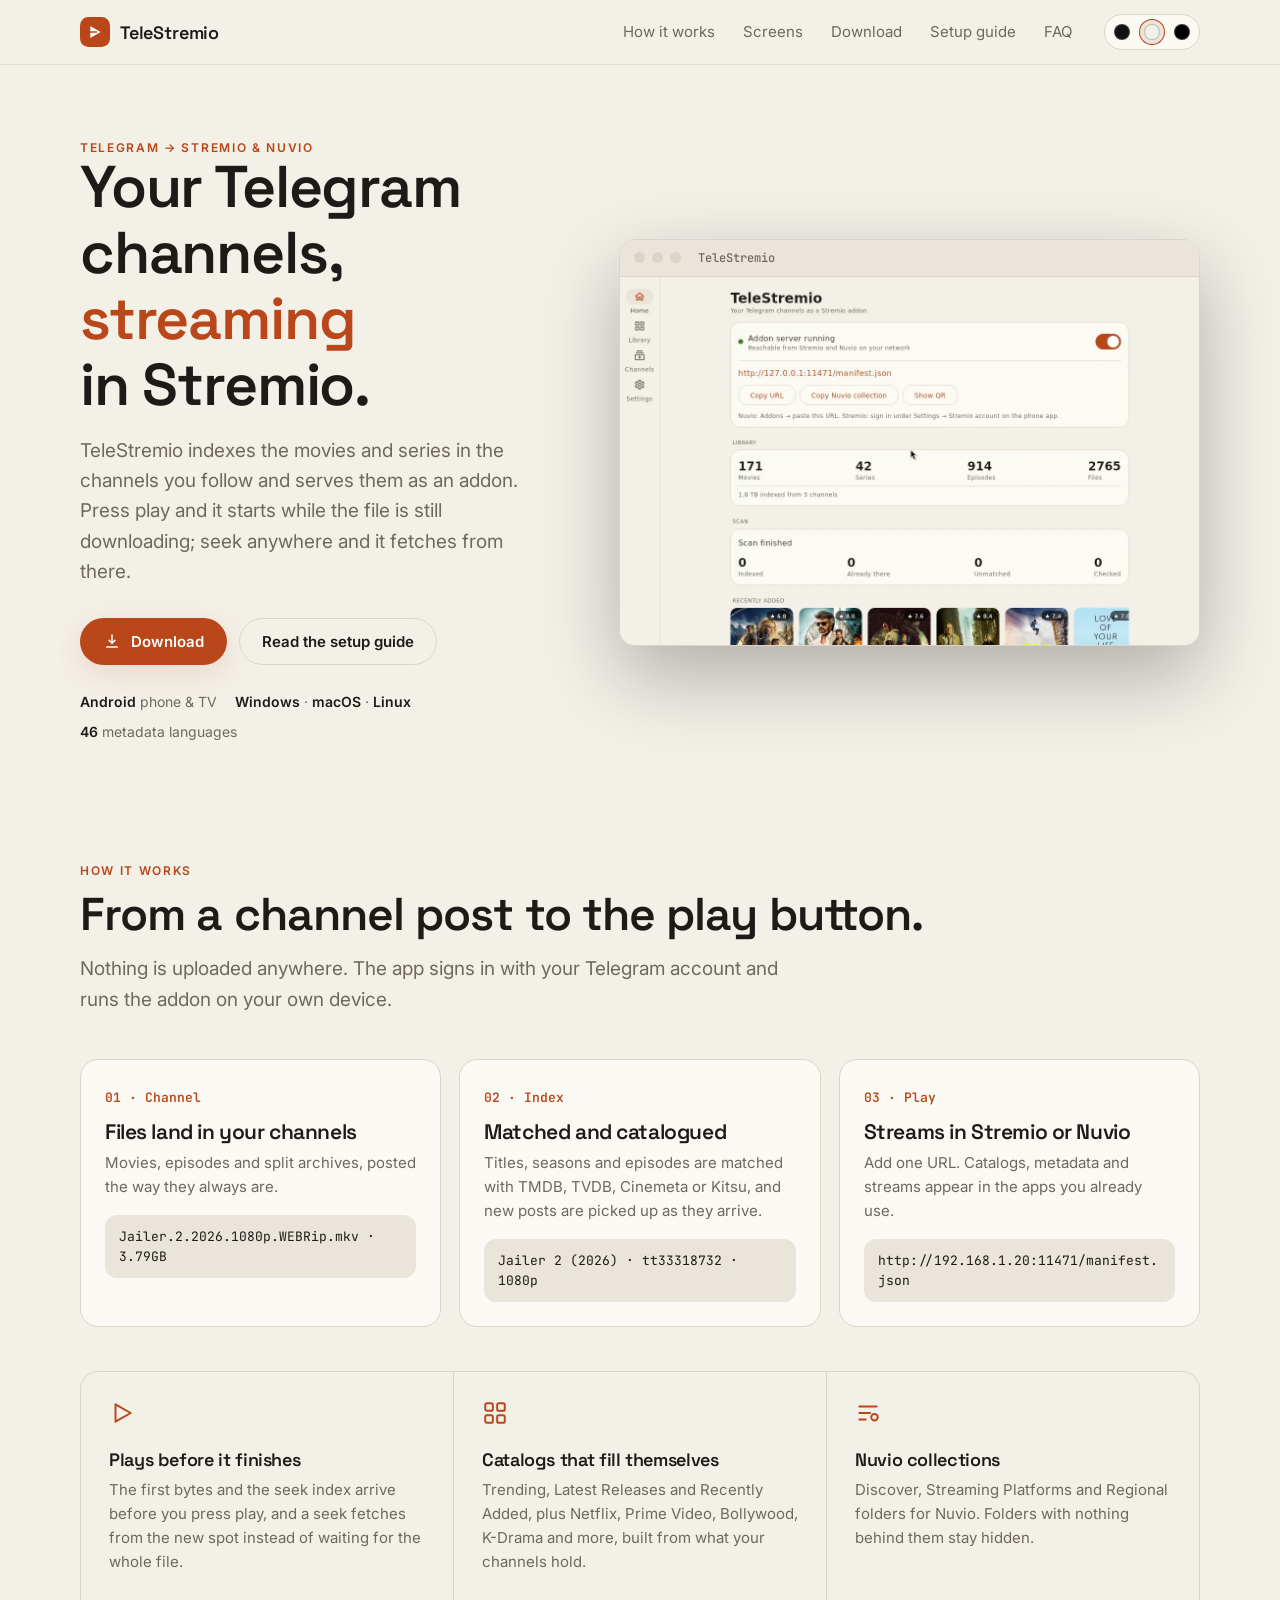
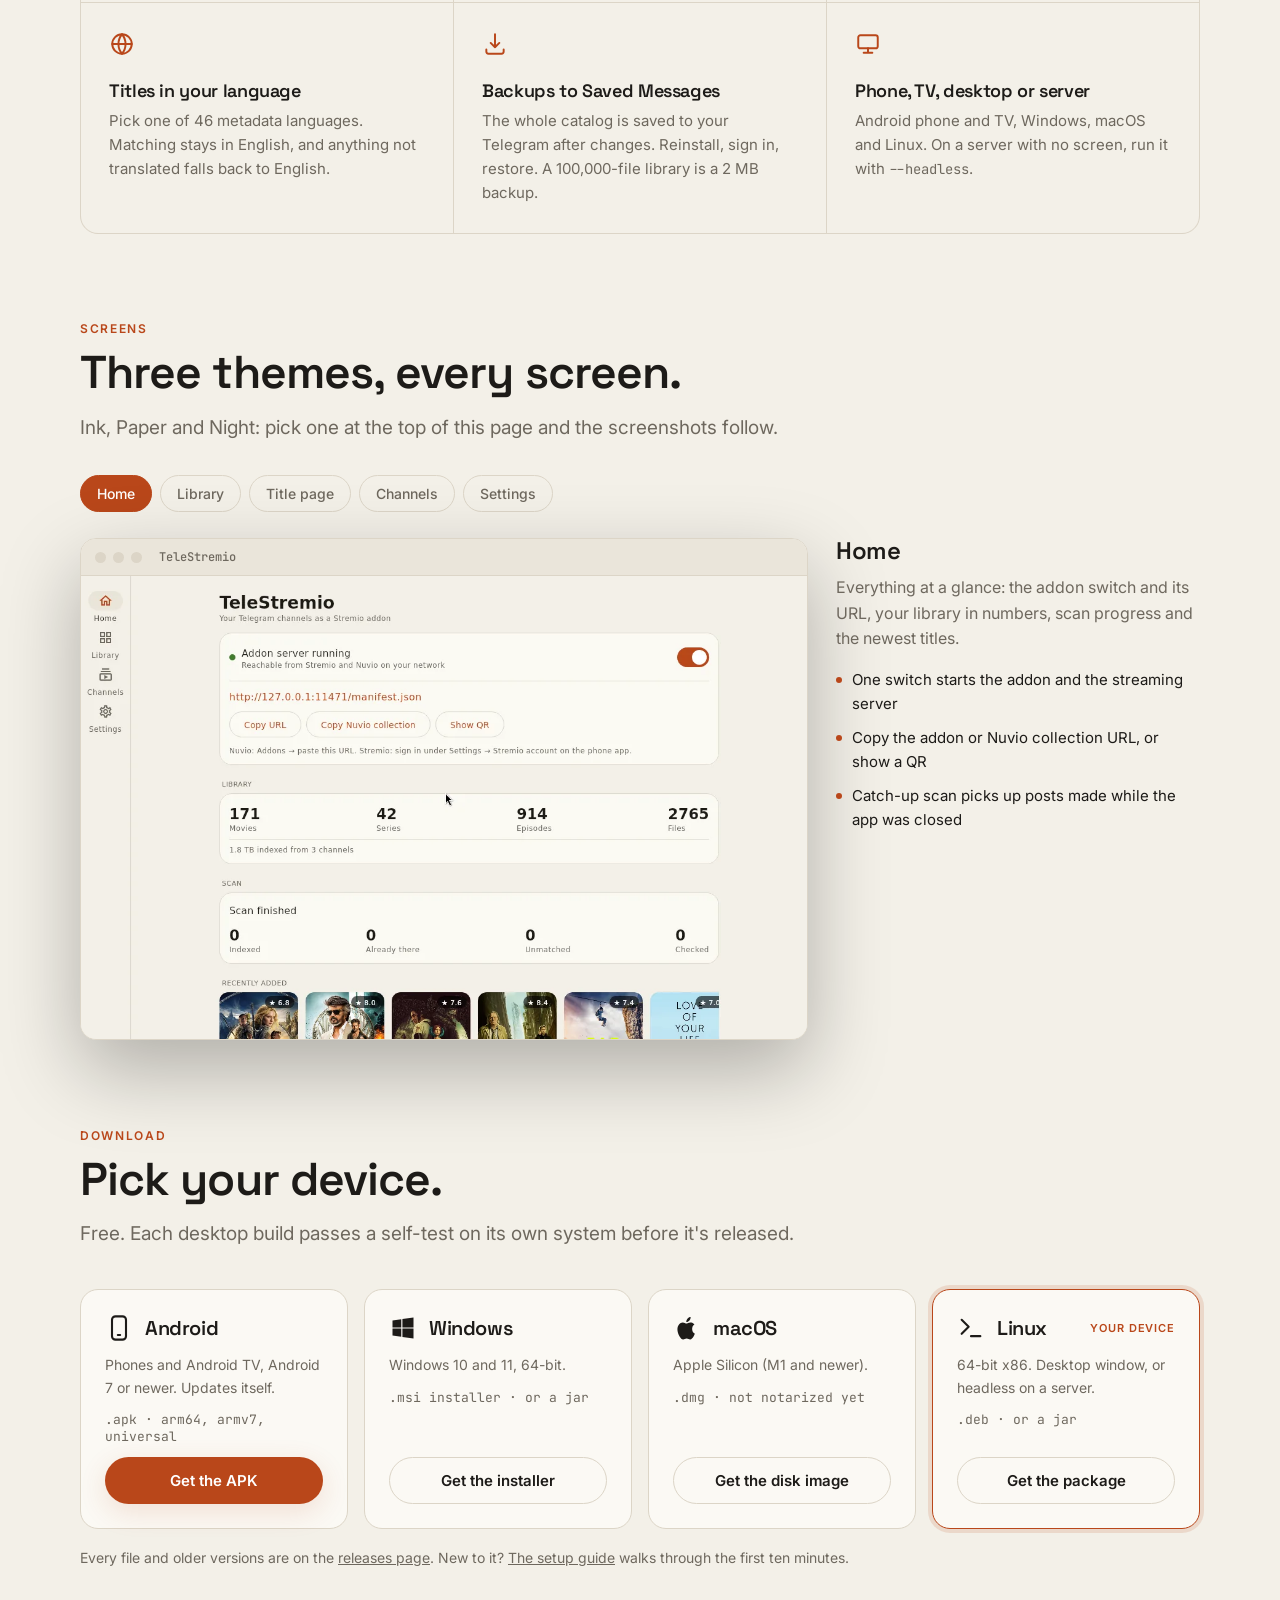
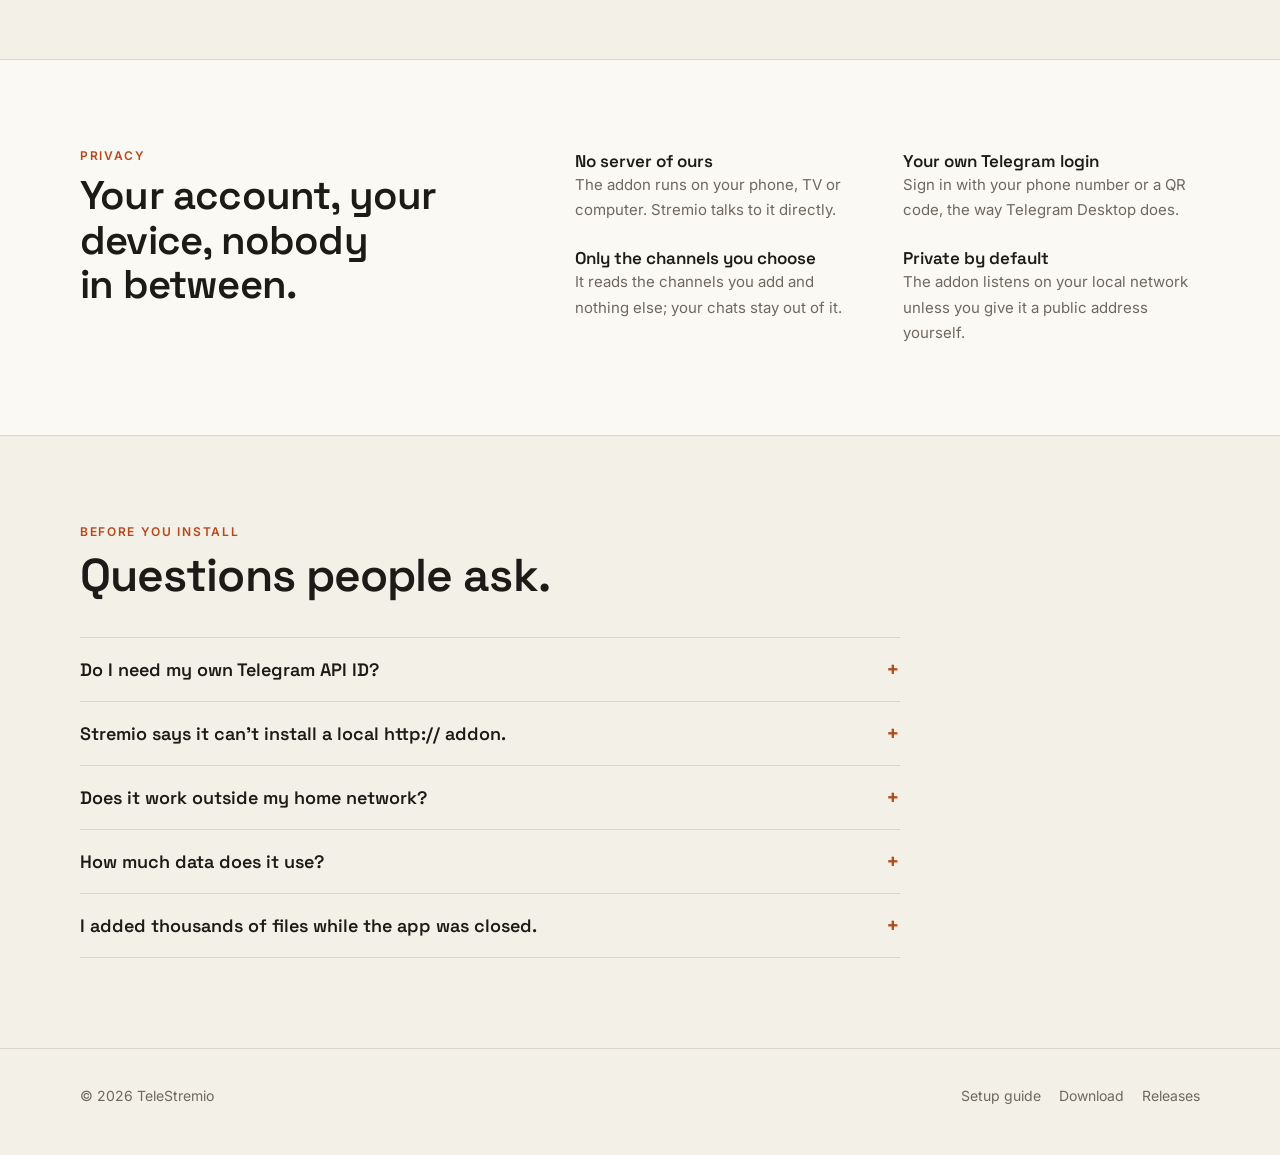
==== index.html @ cc20a69c "Landing page and setup guide" ====
<!doctype html>
<html lang="en">
<head>
<meta charset="utf-8">
<meta name="viewport" content="width=device-width, initial-scale=1, viewport-fit=cover">
<title>TeleStremio</title>
<meta name="description" content="TeleStremio turns your Telegram channels into a Stremio and Nuvio addon. Android, Android TV, Windows, macOS and Linux.">
<meta property="og:title" content="TeleStremio">
<meta property="og:description" content="Your Telegram channels, streaming in Stremio and Nuvio.">
<meta property="og:image" content="shots/ink-home.webp">
<meta name="theme-color" content="#121212">
<link rel="icon" href="assets/mark.svg" type="image/svg+xml">
<link rel="preconnect" href="https://fonts.googleapis.com">
<link rel="preconnect" href="https://fonts.gstatic.com" crossorigin>
<link rel="stylesheet" href="https://fonts.googleapis.com/css2?family=Inter:wght@400;500;600&family=JetBrains+Mono:wght@400;500;600&family=Space+Grotesk:wght@500;600&display=swap">
<link rel="stylesheet" href="assets/site.css">
<script>try { const p = localStorage.getItem("palette"); if (p) document.documentElement.dataset.palette = p; } catch {}</script>
</head>
<body>

<header class="top">
  <div class="wrap">
    <a class="brand" href="./" aria-label="TeleStremio home">
      <svg viewBox="0 0 32 32" aria-hidden="true"><rect width="32" height="32" rx="9" fill="var(--accent)"/><path d="M11 9.5v13l11-6.5z" fill="var(--on-accent)"/><path d="M11 16h6.5" stroke="var(--accent)" stroke-width="1.6" stroke-linecap="round"/></svg>
      TeleStremio
    </a>
    <nav class="nav" aria-label="Main">
      <a href="#how">How it works</a>
      <a href="#screens">Screens</a>
      <a href="#download">Download</a>
      <a href="setup.html">Setup guide</a>
      <a href="#faq">FAQ</a>
    </nav>
    <div class="palette" role="group" aria-label="Theme">
      <button type="button" data-p="ink" aria-label="Ink theme" title="Ink"><span style="background:#121212"></span></button>
      <button type="button" data-p="paper" aria-label="Paper theme" title="Paper"><span style="background:#f3f0e8"></span></button>
      <button type="button" data-p="night" aria-label="Night theme" title="Night"><span style="background:#000"></span></button>
    </div>
    <button class="menu-btn" type="button" aria-label="Menu" aria-expanded="false">
      <svg width="18" height="18" viewBox="0 0 24 24" fill="none" stroke="currentColor" stroke-width="2" stroke-linecap="round"><path d="M4 7h16M4 12h16M4 17h16"/></svg>
    </button>
  </div>
</header>

<main>
  <section class="hero">
    <div class="wrap">
      <div>
        <p class="eyebrow rise">Telegram → Stremio &amp; Nuvio</p>
        <h1 class="rise d1">Your Telegram channels, <em>streaming</em> in Stremio.</h1>
        <p class="lede rise d2">TeleStremio indexes the movies and series in the channels you follow and serves them as an addon. Press play and it starts while the file is still downloading; seek anywhere and it fetches from there.</p>
        <div class="btn-row rise d3">
          <a class="btn btn-primary" href="#download">
            <svg viewBox="0 0 24 24" fill="none" stroke="currentColor" stroke-width="2" stroke-linecap="round" stroke-linejoin="round"><path d="M12 4v11m0 0-4-4m4 4 4-4M5 20h14"/></svg>
            Download
          </a>
          <a class="btn btn-ghost" href="setup.html">Read the setup guide</a>
        </div>
        <div class="hero-meta">
          <span><b>Android</b> phone &amp; TV</span><span><b>Windows</b> · <b>macOS</b> · <b>Linux</b></span><span><b>46</b> metadata languages</span>
        </div>
      </div>
      <div class="window rise d2">
        <div class="window-bar"><i></i><i></i><i></i><span>TeleStremio</span></div>
        <div class="shot"><img data-shot="home" src="shots/ink-home.webp" alt="TeleStremio home screen with the addon running" width="1180" height="752"></div>
      </div>
    </div>
  </section>

  <section id="how">
    <div class="wrap">
      <p class="eyebrow">How it works</p>
      <h2 style="font-size:clamp(30px,4vw,46px);margin-top:12px">From a channel post to the play button.</h2>
      <p class="lede" style="margin-top:14px">Nothing is uploaded anywhere. The app signs in with your Telegram account and runs the addon on your own device.</p>
      <div class="path">
        <svg class="wire" viewBox="0 0 100 2" preserveAspectRatio="none" aria-hidden="true"><line x1="0" y1="1" x2="100" y2="1"/></svg>
        <div class="stop">
          <span class="n">01 · Channel</span>
          <h3>Files land in your channels</h3>
          <p>Movies, episodes and split archives, posted the way they always are.</p>
          <div class="sample">Jailer.2.2026.1080p.WEBRip.mkv · 3.79GB</div>
        </div>
        <div class="stop">
          <span class="n">02 · Index</span>
          <h3>Matched and catalogued</h3>
          <p>Titles, seasons and episodes are matched with TMDB, TVDB, Cinemeta or Kitsu, and new posts are picked up as they arrive.</p>
          <div class="sample">Jailer 2 (2026) · tt33318732 · 1080p</div>
        </div>
        <div class="stop">
          <span class="n">03 · Play</span>
          <h3>Streams in Stremio or Nuvio</h3>
          <p>Add one URL. Catalogs, metadata and streams appear in the apps you already use.</p>
          <div class="sample">http://192.168.1.20:11471/manifest.json</div>
        </div>
      </div>

      <div class="features">
        <div class="feature">
          <svg viewBox="0 0 24 24" fill="none" stroke="currentColor" stroke-width="1.8" stroke-linecap="round" stroke-linejoin="round"><polygon points="6 4 20 12 6 20 6 4"/></svg>
          <h3>Plays before it finishes</h3>
          <p>The first bytes and the seek index arrive before you press play, and a seek fetches from the new spot instead of waiting for the whole file.</p>
        </div>
        <div class="feature">
          <svg viewBox="0 0 24 24" fill="none" stroke="currentColor" stroke-width="1.8" stroke-linecap="round" stroke-linejoin="round"><rect x="3" y="3" width="7" height="7" rx="1.5"/><rect x="14" y="3" width="7" height="7" rx="1.5"/><rect x="3" y="14" width="7" height="7" rx="1.5"/><rect x="14" y="14" width="7" height="7" rx="1.5"/></svg>
          <h3>Catalogs that fill themselves</h3>
          <p>Trending, Latest Releases and Recently Added, plus Netflix, Prime Video, Bollywood, K-Drama and more, built from what your channels hold.</p>
        </div>
        <div class="feature">
          <svg viewBox="0 0 24 24" fill="none" stroke="currentColor" stroke-width="1.8" stroke-linecap="round" stroke-linejoin="round"><path d="M4 6h16M4 12h10M4 18h6"/><circle cx="18" cy="16" r="3"/></svg>
          <h3>Nuvio collections</h3>
          <p>Discover, Streaming Platforms and Regional folders for Nuvio. Folders with nothing behind them stay hidden.</p>
        </div>
        <div class="feature">
          <svg viewBox="0 0 24 24" fill="none" stroke="currentColor" stroke-width="1.8" stroke-linecap="round" stroke-linejoin="round"><circle cx="12" cy="12" r="9"/><path d="M3 12h18M12 3a14 14 0 0 1 0 18M12 3a14 14 0 0 0 0 18"/></svg>
          <h3>Titles in your language</h3>
          <p>Pick one of 46 metadata languages. Matching stays in English, and anything not translated falls back to English.</p>
        </div>
        <div class="feature">
          <svg viewBox="0 0 24 24" fill="none" stroke="currentColor" stroke-width="1.8" stroke-linecap="round" stroke-linejoin="round"><path d="M12 3v12m0 0 4-4m-4 4-4-4"/><path d="M4 17v2a2 2 0 0 0 2 2h12a2 2 0 0 0 2-2v-2"/></svg>
          <h3>Backups to Saved Messages</h3>
          <p>The whole catalog is saved to your Telegram after changes. Reinstall, sign in, restore. A 100,000-file library is a 2 MB backup.</p>
        </div>
        <div class="feature">
          <svg viewBox="0 0 24 24" fill="none" stroke="currentColor" stroke-width="1.8" stroke-linecap="round" stroke-linejoin="round"><rect x="3" y="4" width="18" height="12" rx="2"/><path d="M8 20h8M12 16v4"/></svg>
          <h3>Phone, TV, desktop or server</h3>
          <p>Android phone and TV, Windows, macOS and Linux. On a server with no screen, run it with <code>--headless</code>.</p>
        </div>
      </div>
    </div>
  </section>

  <section id="screens" style="padding-top:0">
    <div class="wrap">
      <p class="eyebrow">Screens</p>
      <h2 style="font-size:clamp(30px,4vw,46px);margin-top:12px">Three themes, every screen.</h2>
      <p class="lede" style="margin-top:14px">Ink, Paper and Night: pick one at the top of this page and the screenshots follow.</p>
      <div class="tabs" role="tablist" aria-label="Screens">
        <button class="tab" role="tab" data-screen="home" aria-selected="true">Home</button>
        <button class="tab" role="tab" data-screen="library" aria-selected="false">Library</button>
        <button class="tab" role="tab" data-screen="title" aria-selected="false">Title page</button>
        <button class="tab" role="tab" data-screen="channels" aria-selected="false">Channels</button>
        <button class="tab" role="tab" data-screen="settings" aria-selected="false">Settings</button>
      </div>
      <div class="screens">
        <div class="window">
          <div class="window-bar"><i></i><i></i><i></i><span>TeleStremio</span></div>
          <div class="shot"><img id="screen-img" data-shot="home" src="shots/ink-home.webp" alt="TeleStremio Home screen" width="1180" height="752" loading="lazy"></div>
        </div>
        <div class="screen-note" aria-live="polite">
          <h3>Home</h3>
          <p></p>
          <ul></ul>
        </div>
      </div>
    </div>
  </section>

  <section id="download" style="padding-top:0">
    <div class="wrap">
      <p class="eyebrow">Download</p>
      <h2 style="font-size:clamp(30px,4vw,46px);margin-top:12px">Pick your device.</h2>
      <p class="lede" style="margin-top:14px">Free. Each desktop build passes a self-test on its own system before it's released.</p>
      <div class="platforms">
        <article class="platform" data-os="android">
          <header>
            <svg viewBox="0 0 24 24" fill="none" stroke="currentColor" stroke-width="1.8" stroke-linecap="round" stroke-linejoin="round"><rect x="6" y="2" width="12" height="20" rx="3"/><path d="M11 18h2"/></svg>
            <h3>Android</h3>
          </header>
          <p class="req">Phones and Android TV, Android 7 or newer. Updates itself.</p>
          <p class="files">.apk · arm64, armv7, universal</p>
          <a class="btn btn-primary" data-download="android" href="https://github.com/weebzone/TeleStremio-Landing/releases/latest">Get the APK</a>
        </article>
        <article class="platform" data-os="windows">
          <header>
            <svg viewBox="0 0 24 24" fill="currentColor" aria-hidden="true"><path d="M3 5.5 10.5 4.4v7.1H3zM11.5 4.3 21 3v8.5h-9.5zM3 12.5h7.5v7.1L3 18.5zM11.5 12.5H21V21l-9.5-1.3z"/></svg>
            <h3>Windows</h3>
          </header>
          <p class="req">Windows 10 and 11, 64-bit.</p>
          <p class="files">.msi installer · or a jar</p>
          <a class="btn btn-ghost" data-download="windows" href="https://github.com/weebzone/TeleStremio-Landing/releases/latest">Get the installer</a>
        </article>
        <article class="platform" data-os="macos">
          <header>
            <svg viewBox="0 0 24 24" fill="currentColor" aria-hidden="true"><path d="M16.4 12.6c0-2.3 1.9-3.4 2-3.5-1.1-1.6-2.8-1.8-3.4-1.8-1.4-.1-2.8.9-3.5.9s-1.8-.9-3-.9C6.9 7.3 5.4 8.3 4.6 9.8c-1.7 2.9-.4 7.2 1.2 9.6.8 1.2 1.7 2.4 2.9 2.4 1.2 0 1.6-.8 3-.8s1.8.8 3 .8 2-1.2 2.8-2.3c.9-1.3 1.2-2.6 1.3-2.7-.1 0-2.4-.9-2.4-4.2zM14.1 5.6c.6-.8 1.1-1.9 1-3-.9 0-2.1.6-2.7 1.4-.6.7-1.1 1.8-1 2.9 1 .1 2.1-.5 2.7-1.3z"/></svg>
            <h3>macOS</h3>
          </header>
          <p class="req">Apple Silicon (M1 and newer).</p>
          <p class="files">.dmg · not notarized yet</p>
          <a class="btn btn-ghost" data-download="macos" href="https://github.com/weebzone/TeleStremio-Landing/releases/latest">Get the disk image</a>
        </article>
        <article class="platform" data-os="linux">
          <header>
            <svg viewBox="0 0 24 24" fill="none" stroke="currentColor" stroke-width="1.8" stroke-linecap="round" stroke-linejoin="round"><path d="M4 17l6-6-6-6M12 19h8"/></svg>
            <h3>Linux</h3>
          </header>
          <p class="req">64-bit x86. Desktop window, or headless on a server.</p>
          <p class="files">.deb · or a jar</p>
          <a class="btn btn-ghost" data-download="linux" href="https://github.com/weebzone/TeleStremio-Landing/releases/latest">Get the package</a>
        </article>
      </div>
      <p class="muted" style="margin-top:18px;color:var(--muted);font-size:14px">Every file and older versions are on the <a href="https://github.com/weebzone/TeleStremio-Landing/releases">releases page</a>. New to it? <a href="setup.html">The setup guide</a> walks through the first ten minutes.</p>
    </div>
  </section>

  <section class="band">
    <div class="wrap">
      <div>
        <p class="eyebrow">Privacy</p>
        <h2 style="font-size:clamp(28px,3.6vw,40px);margin-top:12px">Your account, your device, nobody in between.</h2>
      </div>
      <div class="facts">
        <div class="fact"><b>No server of ours</b><span>The addon runs on your phone, TV or computer. Stremio talks to it directly.</span></div>
        <div class="fact"><b>Your own Telegram login</b><span>Sign in with your phone number or a QR code, the way Telegram Desktop does.</span></div>
        <div class="fact"><b>Only the channels you choose</b><span>It reads the channels you add and nothing else; your chats stay out of it.</span></div>
        <div class="fact"><b>Private by default</b><span>The addon listens on your local network unless you give it a public address yourself.</span></div>
      </div>
    </div>
  </section>

  <section id="faq">
    <div class="wrap">
      <p class="eyebrow">Before you install</p>
      <h2 style="font-size:clamp(30px,4vw,46px);margin-top:12px">Questions people ask.</h2>
      <div class="faq">
        <details>
          <summary>Do I need my own Telegram API ID?</summary>
          <p class="answer">No. Sign in with your phone number. If you'd rather use your own app from my.telegram.org, the sign-in screen takes it.</p>
        </details>
        <details>
          <summary>Stremio says it can't install a local http:// addon.</summary>
          <p class="answer">Stremio blocks plain-http addresses in its install box. Sign in under Settings → Stremio account in the phone app and the addon is added to your Stremio account directly; when your IP changes, the account is updated too. Nuvio takes the URL as it is.</p>
        </details>
        <details>
          <summary>Does it work outside my home network?</summary>
          <p class="answer">Yes, if you give it an address your other devices can reach: Tailscale, or a domain in front of the device. Set it under Settings → Server → Public host.</p>
        </details>
        <details>
          <summary>How much data does it use?</summary>
          <p class="answer">Only what you watch, plus a few megabytes when you open a title so it starts fast. Close the player and downloading stops within a few seconds; the cache is trimmed to the limit you set.</p>
        </details>
        <details>
          <summary>I added thousands of files while the app was closed.</summary>
          <p class="answer">They're picked up the next time it opens: each channel scanned before is caught up from where the last scan ended.</p>
        </details>
      </div>
    </div>
  </section>
</main>

<footer>
  <div class="wrap">
    <span>© <span data-year>2026</span> TeleStremio</span>
    <nav aria-label="Footer">
      <a href="setup.html">Setup guide</a>
      <a href="#download">Download</a>
      <a href="https://github.com/weebzone/TeleStremio-Landing/releases">Releases</a>
    </nav>
  </div>
</footer>

<script src="assets/site.js" defer></script>
</body>
</html>
---- assets/site.css ----
/* TeleStremio site.
   Layout: a signal path — channel → index → player — told left to right on wide screens and
   top to bottom on phones; the app's own three palettes theme the page and its screenshots. */
:root {
  /* Paper (light) */
  --bg: #f3f0e8; --surface: #fbf9f4; --surface-2: #eae5da; --line: #dcd5c7;
  --fg: #1d1b18; --muted: #6e685e; --accent: #b9471a; --on-accent: #ffffff; --ok: #3f7d2c;
  --glow: rgb(185 71 26 / .14);
  --display: "Space Grotesk", ui-sans-serif, system-ui, sans-serif;
  --body: "Inter", ui-sans-serif, system-ui, sans-serif;
  --mono: "JetBrains Mono", ui-monospace, "SFMono-Regular", Menlo, Consolas, monospace;
  --r: 18px; --r-sm: 12px;
  --max: 1160px;
  color-scheme: light;
}
/* Ink (dark) follows the system unless a palette was picked. */
@media (prefers-color-scheme: dark) {
  :root:not([data-palette]) {
    --bg: #121212; --surface: #1a1a19; --surface-2: #232321; --line: #2e2d2a;
    --fg: #efece6; --muted: #8f8a82; --accent: #e9a23b; --on-accent: #1a1405; --ok: #7bb662;
    --glow: rgb(233 162 59 / .16); color-scheme: dark;
  }
}
:root[data-palette="ink"] {
  --bg: #121212; --surface: #1a1a19; --surface-2: #232321; --line: #2e2d2a;
  --fg: #efece6; --muted: #8f8a82; --accent: #e9a23b; --on-accent: #1a1405; --ok: #7bb662;
  --glow: rgb(233 162 59 / .16); color-scheme: dark;
}
:root[data-palette="paper"] {
  --bg: #f3f0e8; --surface: #fbf9f4; --surface-2: #eae5da; --line: #dcd5c7;
  --fg: #1d1b18; --muted: #6e685e; --accent: #b9471a; --on-accent: #ffffff; --ok: #3f7d2c;
  --glow: rgb(185 71 26 / .14); color-scheme: light;
}
:root[data-palette="night"] {
  --bg: #000000; --surface: #0b0b0b; --surface-2: #151515; --line: #222222;
  --fg: #e6e6e6; --muted: #7c7c7c; --accent: #8cc4ae; --on-accent: #06140f; --ok: #8cc4ae;
  --glow: rgb(140 196 174 / .14); color-scheme: dark;
}

*, *::before, *::after { box-sizing: border-box; }
html { scroll-behavior: smooth; -webkit-text-size-adjust: 100%; }
body {
  margin: 0; background: var(--bg); color: var(--fg);
  font: 16px/1.6 var(--body); text-rendering: optimizeLegibility;
  transition: background-color .35s ease, color .35s ease;
}
img { max-width: 100%; display: block; }
a { color: inherit; }
:focus-visible { outline: 2px solid var(--accent); outline-offset: 3px; border-radius: 6px; }
h1, h2, h3 { font-family: var(--display); font-weight: 600; line-height: 1.12; letter-spacing: -.02em; text-wrap: balance; margin: 0; }
p { margin: 0; }
code, .mono { font-family: var(--mono); font-size: .92em; }

.wrap {
  width: 100%; max-width: var(--max); margin: 0 auto;
  padding-left: max(20px, env(safe-area-inset-left, 0px)); padding-right: max(20px, env(safe-area-inset-right, 0px));
}
.eyebrow { font: 600 12px/1 var(--body); letter-spacing: .14em; text-transform: uppercase; color: var(--accent); }
.lede { color: var(--muted); font-size: clamp(17px, 1.6vw, 19px); max-width: 60ch; }
section { padding-block: clamp(56px, 7vw, 96px); }

/* ── header ─────────────────────────────────────────── */
.top {
  position: sticky; top: 0; z-index: 20;
  background: color-mix(in srgb, var(--bg) 82%, transparent);
  backdrop-filter: saturate(140%) blur(12px); -webkit-backdrop-filter: saturate(140%) blur(12px);
  border-bottom: 1px solid color-mix(in srgb, var(--line) 70%, transparent);
}
.top .wrap { display: flex; align-items: center; gap: 20px; min-height: 64px; }
.brand { display: flex; align-items: center; gap: 10px; text-decoration: none; font: 600 18px var(--display); letter-spacing: -.01em; }
.brand svg { width: 30px; height: 30px; flex: none; }
.nav { display: flex; gap: 4px; margin-left: auto; }
.nav a { text-decoration: none; color: var(--muted); padding: 8px 12px; border-radius: 999px; font-size: 15px; transition: color .2s, background-color .2s; }
.nav a:hover, .nav a[aria-current="page"] { color: var(--fg); background: var(--surface-2); }
.palette { display: flex; gap: 4px; padding: 4px; border: 1px solid var(--line); border-radius: 999px; background: var(--surface); }
.palette button {
  all: unset; cursor: pointer; width: 26px; height: 26px; border-radius: 50%;
  display: grid; place-items: center; position: relative;
}
.palette button span { width: 16px; height: 16px; border-radius: 50%; border: 1px solid rgb(127 127 127 / .45); }
.palette button[aria-pressed="true"] { background: var(--surface-2); box-shadow: inset 0 0 0 1px var(--accent); }
.palette button:focus-visible { outline: 2px solid var(--accent); outline-offset: 2px; }
.menu-btn { display: none; }
@media (max-width: 860px) {
  .nav { display: none; }
  .nav.open { display: flex; position: absolute; top: 64px; left: 0; right: 0; flex-direction: column; padding: 12px 20px 18px; background: var(--bg); border-bottom: 1px solid var(--line); }
  .menu-btn { display: grid; place-items: center; margin-left: auto; width: 40px; height: 40px; border-radius: 12px; border: 1px solid var(--line); background: var(--surface); color: var(--fg); cursor: pointer; }
  .palette { order: 3; }
}

/* ── buttons ────────────────────────────────────────── */
.btn {
  display: inline-flex; align-items: center; gap: 10px; text-decoration: none; cursor: pointer;
  padding: 13px 22px; border-radius: 999px; font: 600 15px var(--body); border: 1px solid transparent;
  transition: transform .18s ease, background-color .2s, border-color .2s, box-shadow .25s;
}
.btn svg { width: 18px; height: 18px; }
.btn-primary { background: var(--accent); color: var(--on-accent); box-shadow: 0 8px 28px var(--glow); }
.btn-primary:hover { transform: translateY(-2px); box-shadow: 0 12px 34px var(--glow); }
.btn-ghost { border-color: var(--line); color: var(--fg); background: transparent; }
.btn-ghost:hover { border-color: var(--accent); transform: translateY(-2px); }
.btn-row { display: flex; flex-wrap: wrap; gap: 12px; }

/* ── hero ───────────────────────────────────────────── */
.hero { padding-block: clamp(40px, 6vw, 80px) clamp(16px, 3vw, 32px); overflow: hidden; }
.hero .wrap { display: grid; grid-template-columns: minmax(0, 9fr) minmax(0, 11fr); gap: clamp(28px, 5vw, 64px); align-items: center; }
.hero h1 { font-size: clamp(38px, 4.6vw, 60px); }
.hero h1 em { font-style: normal; color: var(--accent); }
.hero .lede { margin-top: 18px; }
.hero .btn-row { margin-top: 30px; }
.hero-meta { display: flex; flex-wrap: wrap; gap: 8px 18px; margin-top: 26px; color: var(--muted); font-size: 14px; }
.hero-meta b { color: var(--fg); font-weight: 600; }
@media (max-width: 900px) { .hero .wrap { grid-template-columns: minmax(0, 1fr); } }

/* App window frame around screenshots */
.window {
  border-radius: 16px; overflow: hidden; border: 1px solid var(--line); background: var(--surface);
  box-shadow: 0 30px 80px rgb(0 0 0 / .28), 0 0 0 1px rgb(255 255 255 / .02);
  transform: perspective(1600px) rotateY(-6deg) rotateX(2deg); transition: transform .6s cubic-bezier(.2,.7,.2,1);
}
.window:hover { transform: perspective(1600px) rotateY(0) rotateX(0); }
.window-bar { display: flex; align-items: center; gap: 7px; padding: 10px 14px; border-bottom: 1px solid var(--line); background: var(--surface-2); }
.window-bar i { width: 11px; height: 11px; border-radius: 50%; background: var(--line); }
.window-bar span { margin-left: 10px; font: 500 12px var(--mono); color: var(--muted); }
.shot { position: relative; aspect-ratio: 1180 / 752; background: var(--surface-2); }
.shot img { position: absolute; inset: 0; width: 100%; height: 100%; object-fit: cover; transition: opacity .45s ease; }
.shot img.out { opacity: 0; }
@media (max-width: 900px) { .window { transform: none; } }

/* ── signal path ────────────────────────────────────── */
.path { display: grid; grid-template-columns: repeat(3, minmax(0, 1fr)); gap: 18px; margin-top: 44px; position: relative; }
.stop { background: var(--surface); border: 1px solid var(--line); border-radius: var(--r); padding: 24px; min-width: 0; position: relative; z-index: 1; }
.stop .n { font: 600 13px var(--mono); color: var(--accent); }
.stop h3 { font-size: 21px; margin: 10px 0 8px; }
.stop p { color: var(--muted); font-size: 15px; }
.stop .sample { margin-top: 16px; padding: 12px 14px; border-radius: var(--r-sm); background: var(--surface-2); font: 13px/1.5 var(--mono); color: var(--fg); overflow-wrap: anywhere; }
.wire { position: absolute; top: 50%; left: 8%; right: 8%; height: 2px; z-index: 0; }
.wire line { stroke: var(--accent); stroke-width: 2; stroke-dasharray: 6 10; animation: flow 1.4s linear infinite; }
@keyframes flow { to { stroke-dashoffset: -32; } }
@media (max-width: 860px) { .path { grid-template-columns: minmax(0, 1fr); } .wire { display: none; } }

/* ── features ───────────────────────────────────────── */
.features { display: grid; grid-template-columns: repeat(3, minmax(0, 1fr)); gap: 1px; background: var(--line); border: 1px solid var(--line); border-radius: var(--r); overflow: hidden; margin-top: 44px; }
.feature { background: var(--bg); padding: 28px; min-width: 0; transition: background-color .25s; }
.feature:hover { background: var(--surface); }
.feature svg { width: 26px; height: 26px; color: var(--accent); }
.feature h3 { font-size: 18px; margin: 16px 0 8px; }
.feature p { color: var(--muted); font-size: 15px; }
@media (max-width: 900px) { .features { grid-template-columns: repeat(2, minmax(0, 1fr)); } }
@media (max-width: 560px) { .features { grid-template-columns: minmax(0, 1fr); } }

/* ── screens ────────────────────────────────────────── */
.tabs { display: flex; flex-wrap: wrap; gap: 8px; margin-top: 32px; }
.tab {
  all: unset; cursor: pointer; padding: 9px 16px; border-radius: 999px; border: 1px solid var(--line);
  font: 500 14px var(--body); color: var(--muted); transition: all .2s;
}
.tab:hover { color: var(--fg); border-color: var(--muted); }
.tab[aria-selected="true"] { background: var(--accent); border-color: var(--accent); color: var(--on-accent); }
.tab:focus-visible { outline: 2px solid var(--accent); outline-offset: 3px; }
.screens { display: grid; grid-template-columns: minmax(0, 8fr) minmax(0, 4fr); gap: 28px; margin-top: 26px; align-items: start; }
.screens .window { transform: none; }
.screen-note h3 { font-size: 24px; }
.screen-note p { color: var(--muted); margin-top: 10px; }
.screen-note ul { margin: 16px 0 0; padding: 0; list-style: none; display: grid; gap: 10px; }
.screen-note li { display: flex; gap: 10px; color: var(--fg); font-size: 15px; }
.screen-note li::before { content: ""; flex: none; width: 6px; height: 6px; margin-top: 9px; border-radius: 50%; background: var(--accent); }
@media (max-width: 900px) { .screens { grid-template-columns: minmax(0, 1fr); } }

/* ── download ───────────────────────────────────────── */
.platforms { display: grid; grid-template-columns: repeat(auto-fit, minmax(230px, 1fr)); gap: 16px; margin-top: 40px; }
.platform {
  display: flex; flex-direction: column; gap: 12px; padding: 24px; border-radius: var(--r);
  background: var(--surface); border: 1px solid var(--line); min-width: 0;
  transition: border-color .2s, transform .2s;
}
.platform:hover { transform: translateY(-3px); border-color: var(--muted); }
.platform.you { border-color: var(--accent); box-shadow: 0 0 0 4px var(--glow); }
.platform header { display: flex; align-items: center; gap: 12px; }
.platform header svg { width: 28px; height: 28px; color: var(--fg); }
.platform h3 { font-size: 20px; }
.platform .req { color: var(--muted); font-size: 14px; }
.platform .files { font: 13px var(--mono); color: var(--muted); }
.platform .btn { margin-top: auto; justify-content: center; }
.badge-you { margin-left: auto; font: 600 11px var(--body); letter-spacing: .08em; text-transform: uppercase; color: var(--accent); }

/* ── privacy band ───────────────────────────────────── */
.band { background: var(--surface); border-block: 1px solid var(--line); }
.band .wrap { display: grid; grid-template-columns: minmax(0, 5fr) minmax(0, 7fr); gap: 48px; align-items: start; }
.facts { display: grid; grid-template-columns: repeat(2, minmax(0, 1fr)); gap: 24px 32px; }
.fact b { display: block; font: 600 17px var(--display); }
.fact span { color: var(--muted); font-size: 15px; }
@media (max-width: 860px) { .band .wrap, .facts { grid-template-columns: minmax(0, 1fr); } }

/* ── faq ────────────────────────────────────────────── */
.faq { margin-top: 36px; border-top: 1px solid var(--line); max-width: 820px; }
.faq details { border-bottom: 1px solid var(--line); }
.faq summary { cursor: pointer; list-style: none; display: flex; justify-content: space-between; gap: 16px; padding: 20px 0; font: 600 18px var(--display); }
.faq summary::-webkit-details-marker { display: none; }
.faq summary::after { content: "+"; color: var(--accent); font-size: 22px; line-height: 1; transition: transform .25s; }
.faq details[open] summary::after { transform: rotate(45deg); }
.faq .answer { color: var(--muted); padding: 0 0 22px; max-width: 68ch; }

/* ── footer ─────────────────────────────────────────── */
footer { border-top: 1px solid var(--line); padding-block: 36px 48px; color: var(--muted); font-size: 14px; }
footer .wrap { display: flex; flex-wrap: wrap; gap: 16px 28px; align-items: center; }
footer nav { display: flex; flex-wrap: wrap; gap: 18px; margin-left: auto; }
footer a { text-decoration: none; } footer a:hover { color: var(--fg); }

/* ── guide page ─────────────────────────────────────── */
.guide { display: grid; grid-template-columns: 240px minmax(0, 1fr); gap: 56px; padding-block: 48px 96px; align-items: start; }
.toc { position: sticky; top: 88px; display: grid; gap: 2px; font-size: 14px; }
.toc a { text-decoration: none; color: var(--muted); padding: 7px 12px; border-left: 2px solid var(--line); transition: all .2s; }
.toc a:hover { color: var(--fg); }
.toc a.active { color: var(--fg); border-left-color: var(--accent); background: var(--surface); }
.doc h1 { font-size: clamp(36px, 5vw, 54px); }
.doc > .lede { margin-top: 14px; }
.doc h2 { font-size: 30px; margin: 64px 0 14px; scroll-margin-top: 90px; }
.doc h3 { font-size: 19px; margin: 30px 0 10px; }
.doc p, .doc li { color: var(--fg); max-width: 70ch; }
.doc p + p { margin-top: 12px; }
.doc .muted { color: var(--muted); }
.steps { counter-reset: s; list-style: none; padding: 0; margin: 18px 0 0; display: grid; gap: 14px; }
.steps > li { counter-increment: s; display: grid; grid-template-columns: 34px minmax(0, 1fr); gap: 14px; }
.steps > li::before {
  content: counter(s); width: 30px; height: 30px; border-radius: 50%; display: grid; place-items: center;
  background: var(--surface-2); border: 1px solid var(--line); font: 600 13px var(--mono); color: var(--accent);
}
.callout { margin: 20px 0; padding: 16px 18px; border-radius: var(--r-sm); background: var(--surface); border: 1px solid var(--line); border-left: 3px solid var(--accent); }
.callout p { color: var(--muted); }
.codeblock { position: relative; margin: 14px 0; }
.codeblock pre { margin: 0; padding: 16px 18px; padding-right: 86px; border-radius: var(--r-sm); background: var(--surface-2); border: 1px solid var(--line); overflow-x: auto; font: 13.5px/1.6 var(--mono); }
.copy { position: absolute; top: 10px; right: 10px; padding: 6px 12px; border-radius: 999px; border: 1px solid var(--line); background: var(--surface); color: var(--fg); font: 500 12px var(--body); cursor: pointer; }
.copy:hover { border-color: var(--accent); }
.os-tabs { display: flex; flex-wrap: wrap; gap: 8px; margin: 18px 0 6px; }
.os-panel[hidden] { display: none !important; }
.figure { margin: 20px 0; }
.figure .window { transform: none; }
.figure figcaption { color: var(--muted); font-size: 14px; margin-top: 10px; }
.kbd { font: 12.5px var(--mono); padding: 2px 7px; border-radius: 6px; border: 1px solid var(--line); background: var(--surface); }
@media (max-width: 900px) { .guide { grid-template-columns: minmax(0, 1fr); gap: 24px; } .toc { position: static; display: flex; flex-wrap: wrap; } .toc a { border-left: none; border: 1px solid var(--line); border-radius: 999px; } }

/* ── motion ─────────────────────────────────────────── */
.rise { animation: rise .7s cubic-bezier(.2,.7,.2,1) both; }
.rise.d1 { animation-delay: .08s; } .rise.d2 { animation-delay: .16s; } .rise.d3 { animation-delay: .24s; }
@keyframes rise { from { transform: translateY(14px); } to { transform: none; } }
@media (prefers-reduced-motion: reduce) {
  *, *::before, *::after { animation: none !important; transition: none !important; scroll-behavior: auto !important; }
  .window { transform: none !important; }
}
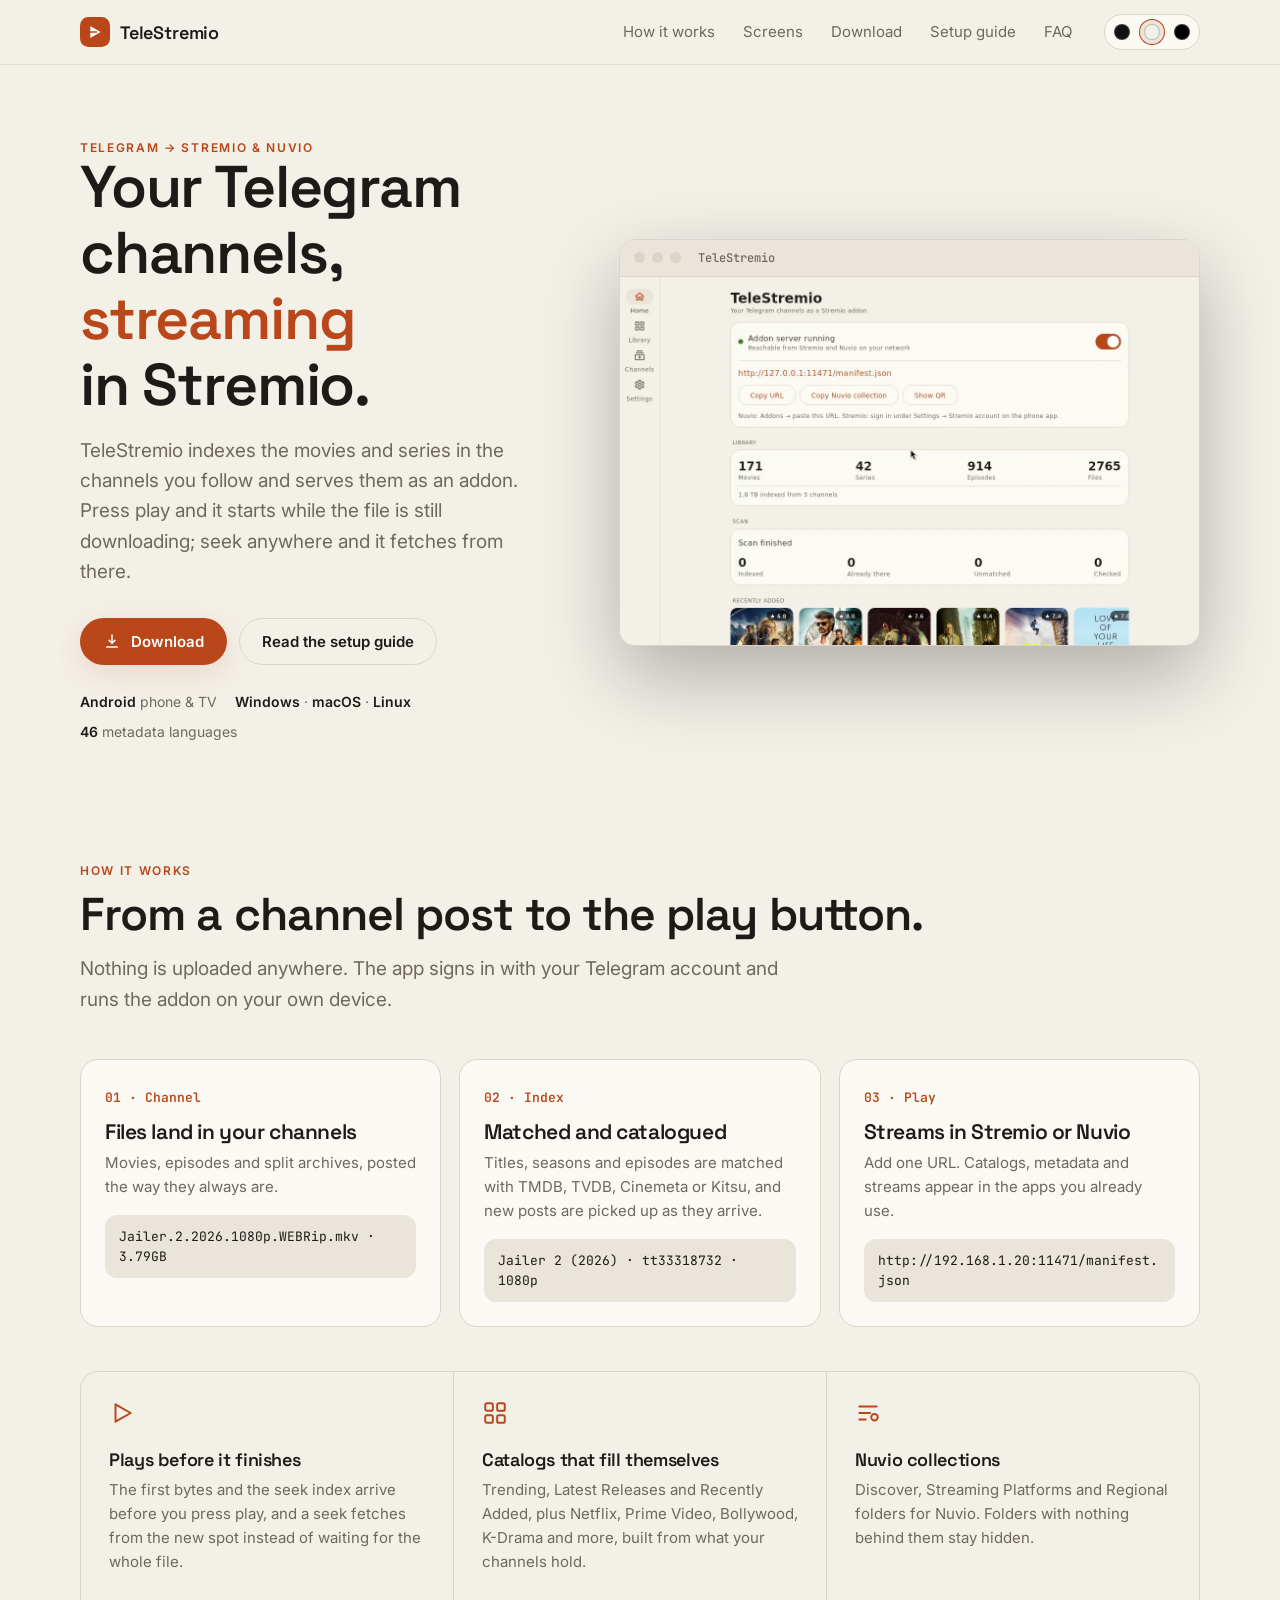
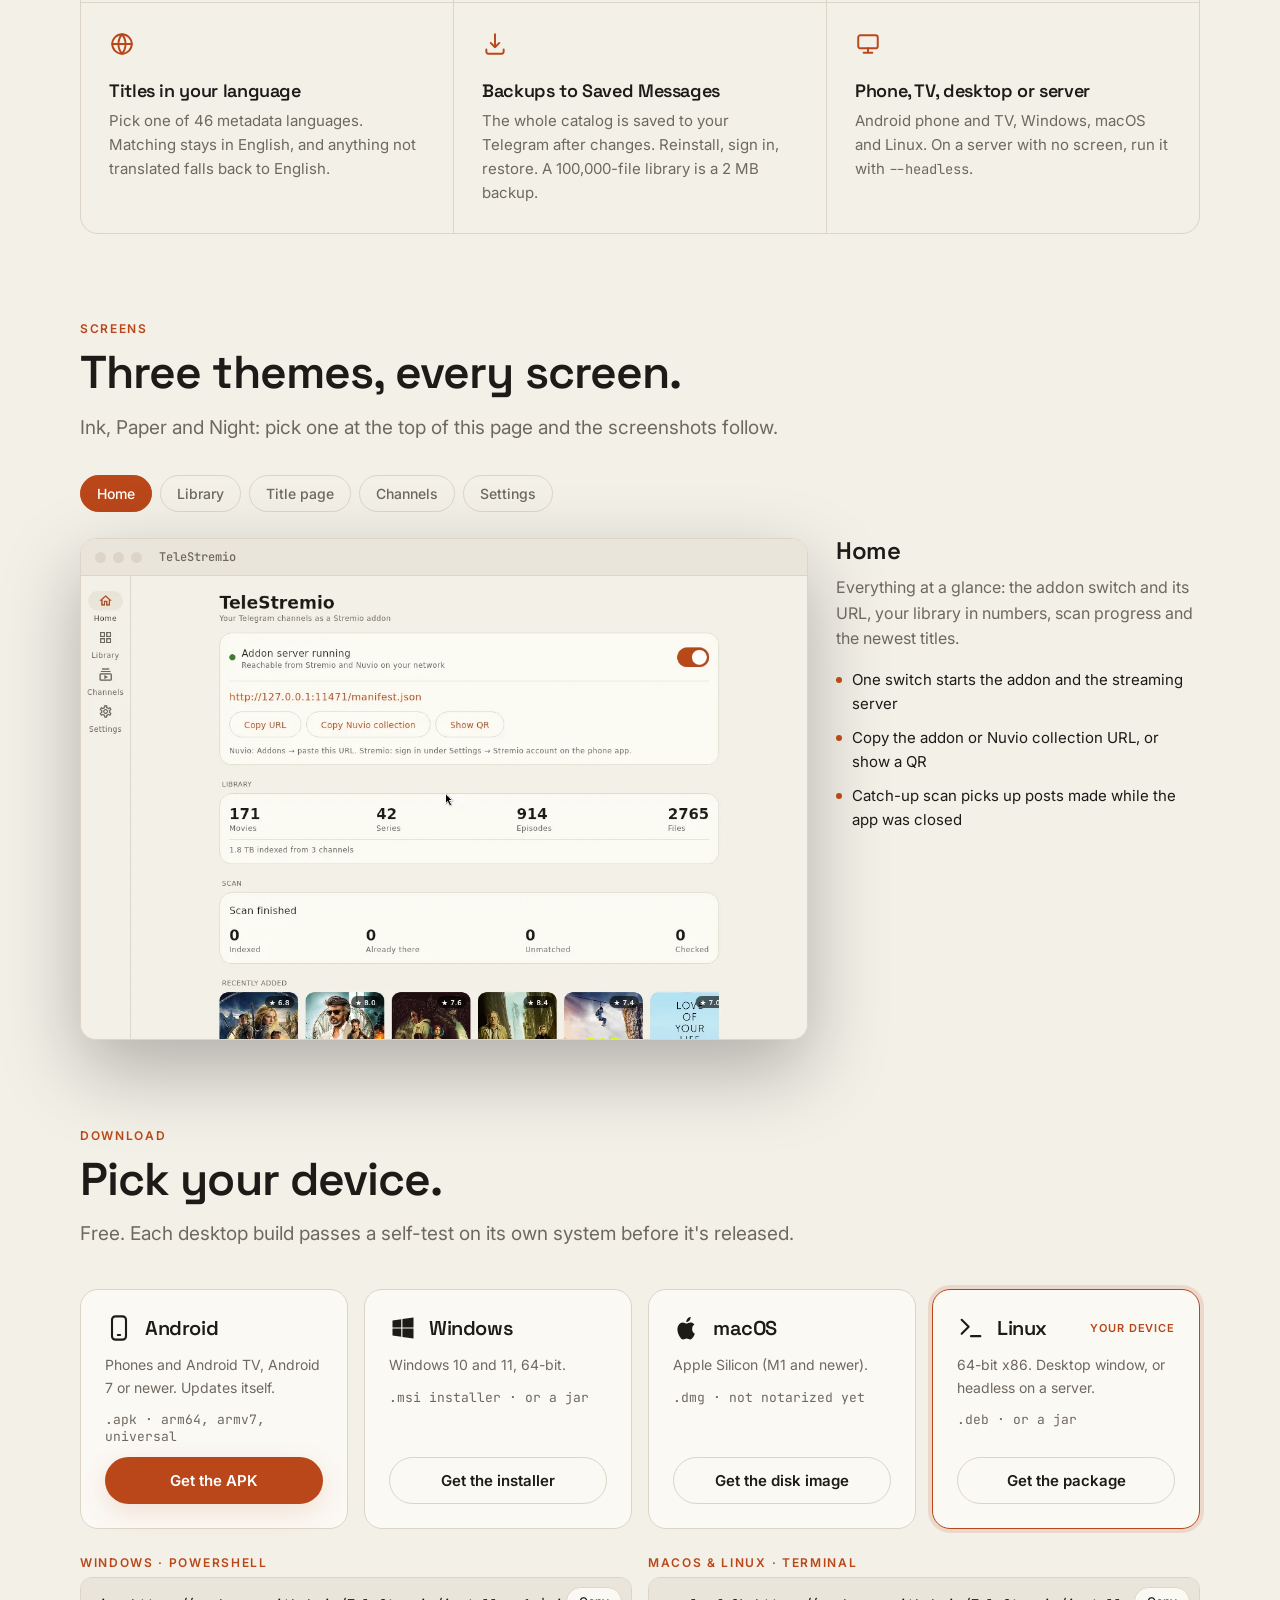
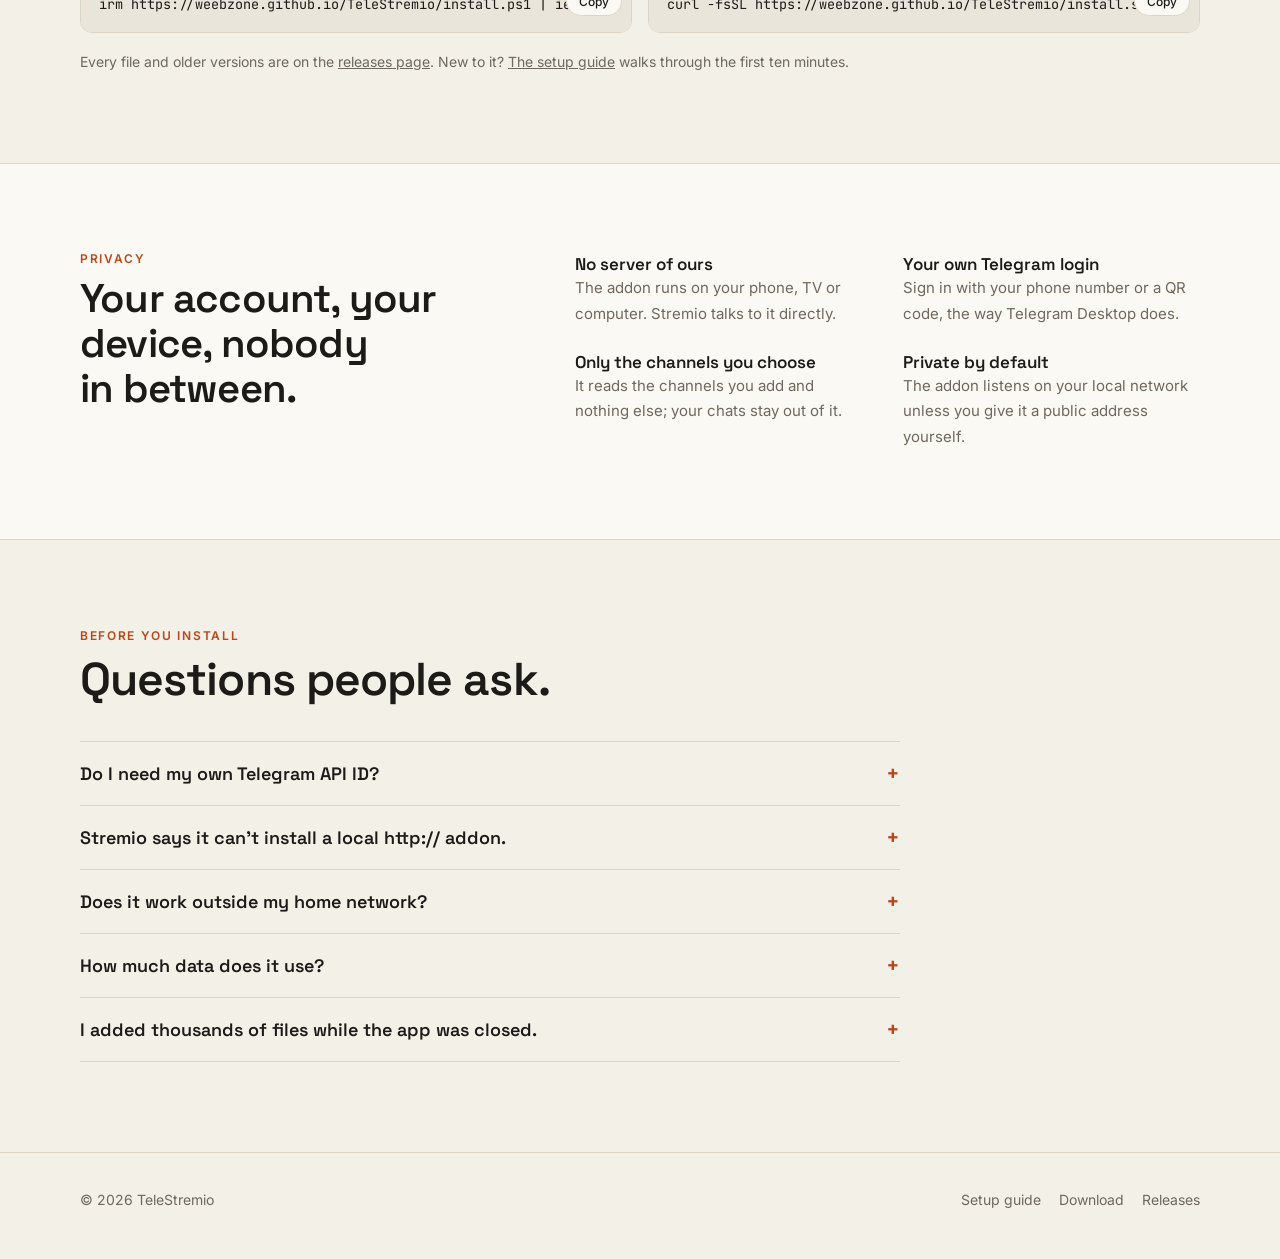
==== commit d3af44bb: "One-line installers for Windows, macOS and Linux" ====
--- a/index.html
+++ b/index.html
@@ -168,7 +168,7 @@
           </header>
           <p class="req">Phones and Android TV, Android 7 or newer. Updates itself.</p>
           <p class="files">.apk · arm64, armv7, universal</p>
-          <a class="btn btn-primary" data-download="android" href="https://github.com/weebzone/TeleStremio-Landing/releases/latest">Get the APK</a>
+          <a class="btn btn-primary" data-download="android" href="https://github.com/weebzone/Telegram-Stremio/releases/latest">Get the APK</a>
         </article>
         <article class="platform" data-os="windows">
           <header>
@@ -177,7 +177,7 @@
           </header>
           <p class="req">Windows 10 and 11, 64-bit.</p>
           <p class="files">.msi installer · or a jar</p>
-          <a class="btn btn-ghost" data-download="windows" href="https://github.com/weebzone/TeleStremio-Landing/releases/latest">Get the installer</a>
+          <a class="btn btn-ghost" data-download="windows" href="https://github.com/weebzone/Telegram-Stremio/releases/latest">Get the installer</a>
         </article>
         <article class="platform" data-os="macos">
           <header>
@@ -186,7 +186,7 @@
           </header>
           <p class="req">Apple Silicon (M1 and newer).</p>
           <p class="files">.dmg · not notarized yet</p>
-          <a class="btn btn-ghost" data-download="macos" href="https://github.com/weebzone/TeleStremio-Landing/releases/latest">Get the disk image</a>
+          <a class="btn btn-ghost" data-download="macos" href="https://github.com/weebzone/Telegram-Stremio/releases/latest">Get the disk image</a>
         </article>
         <article class="platform" data-os="linux">
           <header>
@@ -195,10 +195,14 @@
           </header>
           <p class="req">64-bit x86. Desktop window, or headless on a server.</p>
           <p class="files">.deb · or a jar</p>
-          <a class="btn btn-ghost" data-download="linux" href="https://github.com/weebzone/TeleStremio-Landing/releases/latest">Get the package</a>
-        </article>
-      </div>
-      <p class="muted" style="margin-top:18px;color:var(--muted);font-size:14px">Every file and older versions are on the <a href="https://github.com/weebzone/TeleStremio-Landing/releases">releases page</a>. New to it? <a href="setup.html">The setup guide</a> walks through the first ten minutes.</p>
+          <a class="btn btn-ghost" data-download="linux" href="https://github.com/weebzone/Telegram-Stremio/releases/latest">Get the package</a>
+        </article>
+      </div>
+      <div class="install-cmds">
+        <div><p class="eyebrow" style="margin-bottom:8px">Windows · PowerShell</p><div class="codeblock"><pre>irm https://weebzone.github.io/TeleStremio/install.ps1 | iex</pre><button class="copy" type="button">Copy</button></div></div>
+        <div><p class="eyebrow" style="margin-bottom:8px">macOS &amp; Linux · Terminal</p><div class="codeblock"><pre>curl -fsSL https://weebzone.github.io/TeleStremio/install.sh | sh</pre><button class="copy" type="button">Copy</button></div></div>
+      </div>
+      <p class="muted" style="margin-top:18px;color:var(--muted);font-size:14px">Every file and older versions are on the <a href="https://github.com/weebzone/Telegram-Stremio/releases">releases page</a>. New to it? <a href="setup.html">The setup guide</a> walks through the first ten minutes.</p>
     </div>
   </section>
 
@@ -253,7 +257,7 @@
     <nav aria-label="Footer">
       <a href="setup.html">Setup guide</a>
       <a href="#download">Download</a>
-      <a href="https://github.com/weebzone/TeleStremio-Landing/releases">Releases</a>
+      <a href="https://github.com/weebzone/Telegram-Stremio/releases">Releases</a>
     </nav>
   </div>
 </footer>
--- a/assets/site.css
+++ b/assets/site.css
@@ -183,6 +183,10 @@
 .platform .files { font: 13px var(--mono); color: var(--muted); }
 .platform .btn { margin-top: auto; justify-content: center; }
 .badge-you { margin-left: auto; font: 600 11px var(--body); letter-spacing: .08em; text-transform: uppercase; color: var(--accent); }
+
+.install-cmds { display: grid; grid-template-columns: repeat(2, minmax(0, 1fr)); gap: 16px; margin-top: 28px; }
+.install-cmds .codeblock { margin: 0; }
+@media (max-width: 860px) { .install-cmds { grid-template-columns: minmax(0, 1fr); } }
 
 /* ── privacy band ───────────────────────────────────── */
 .band { background: var(--surface); border-block: 1px solid var(--line); }
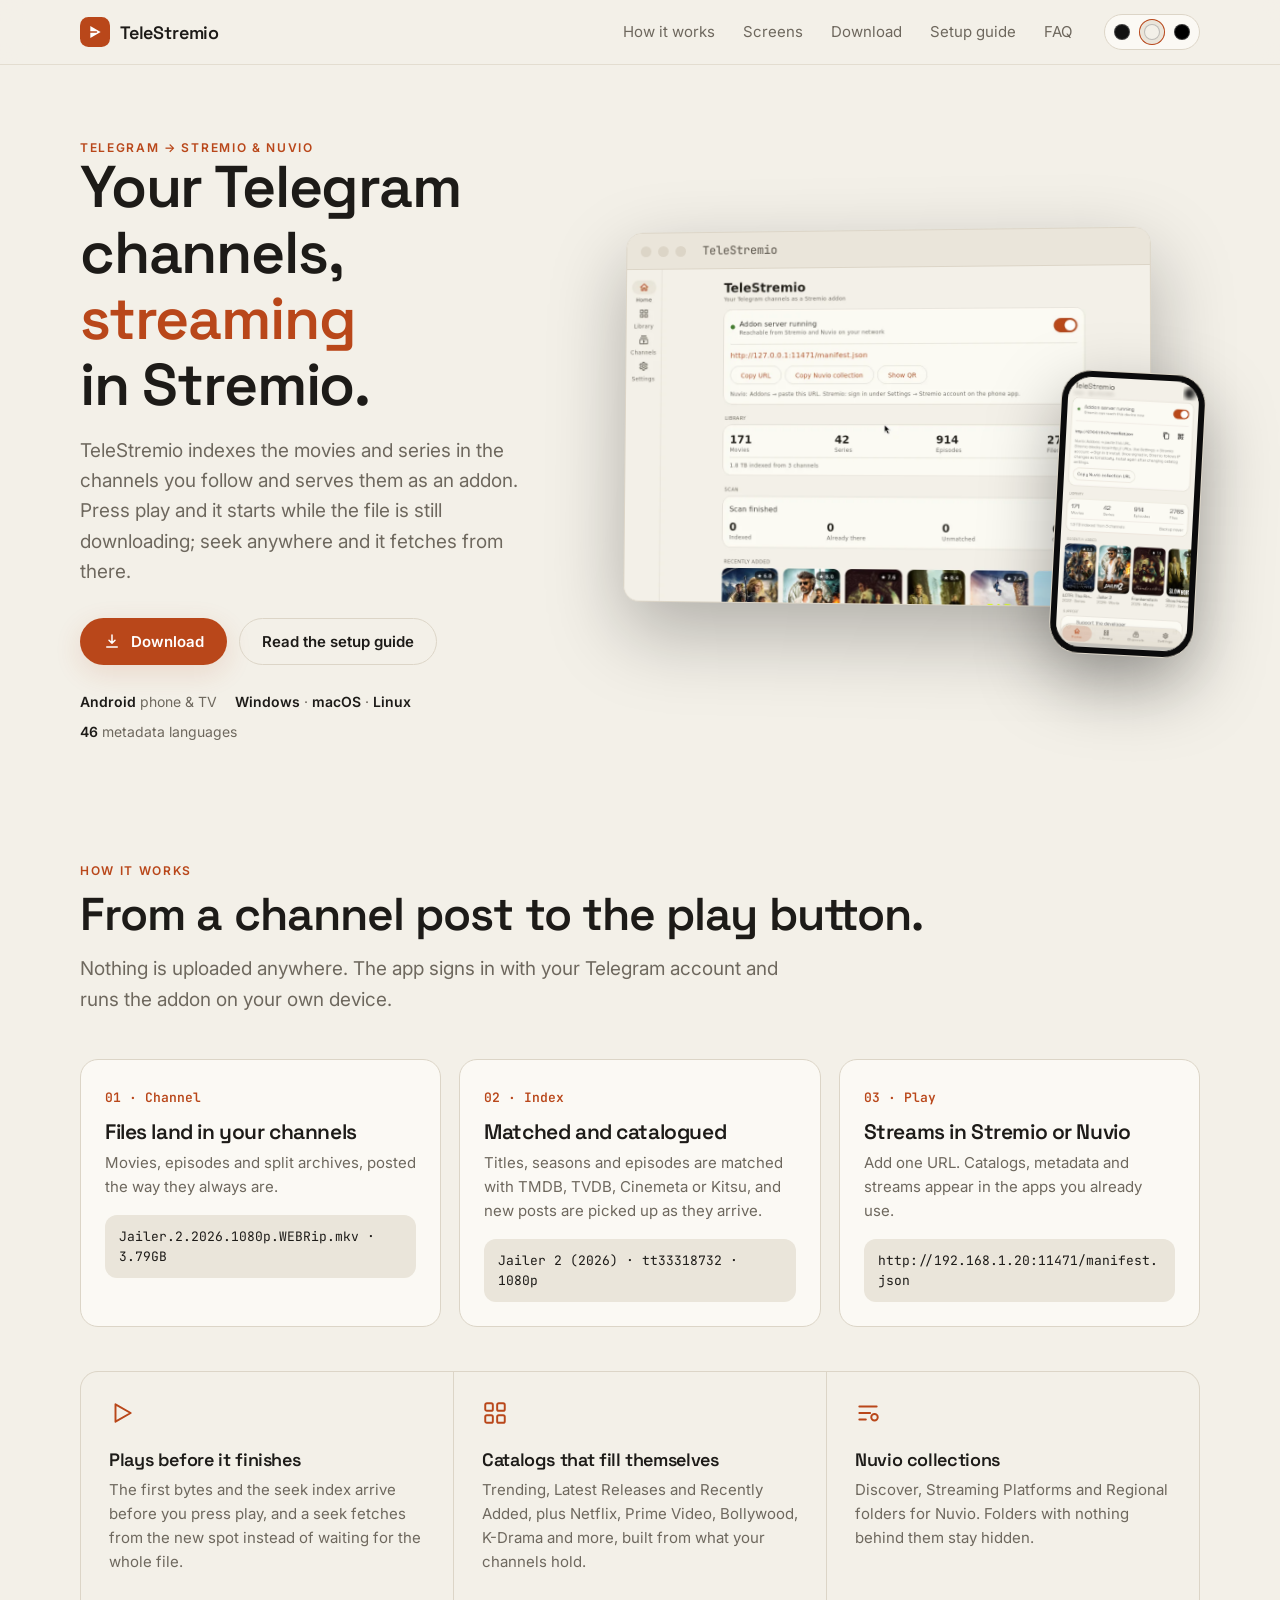
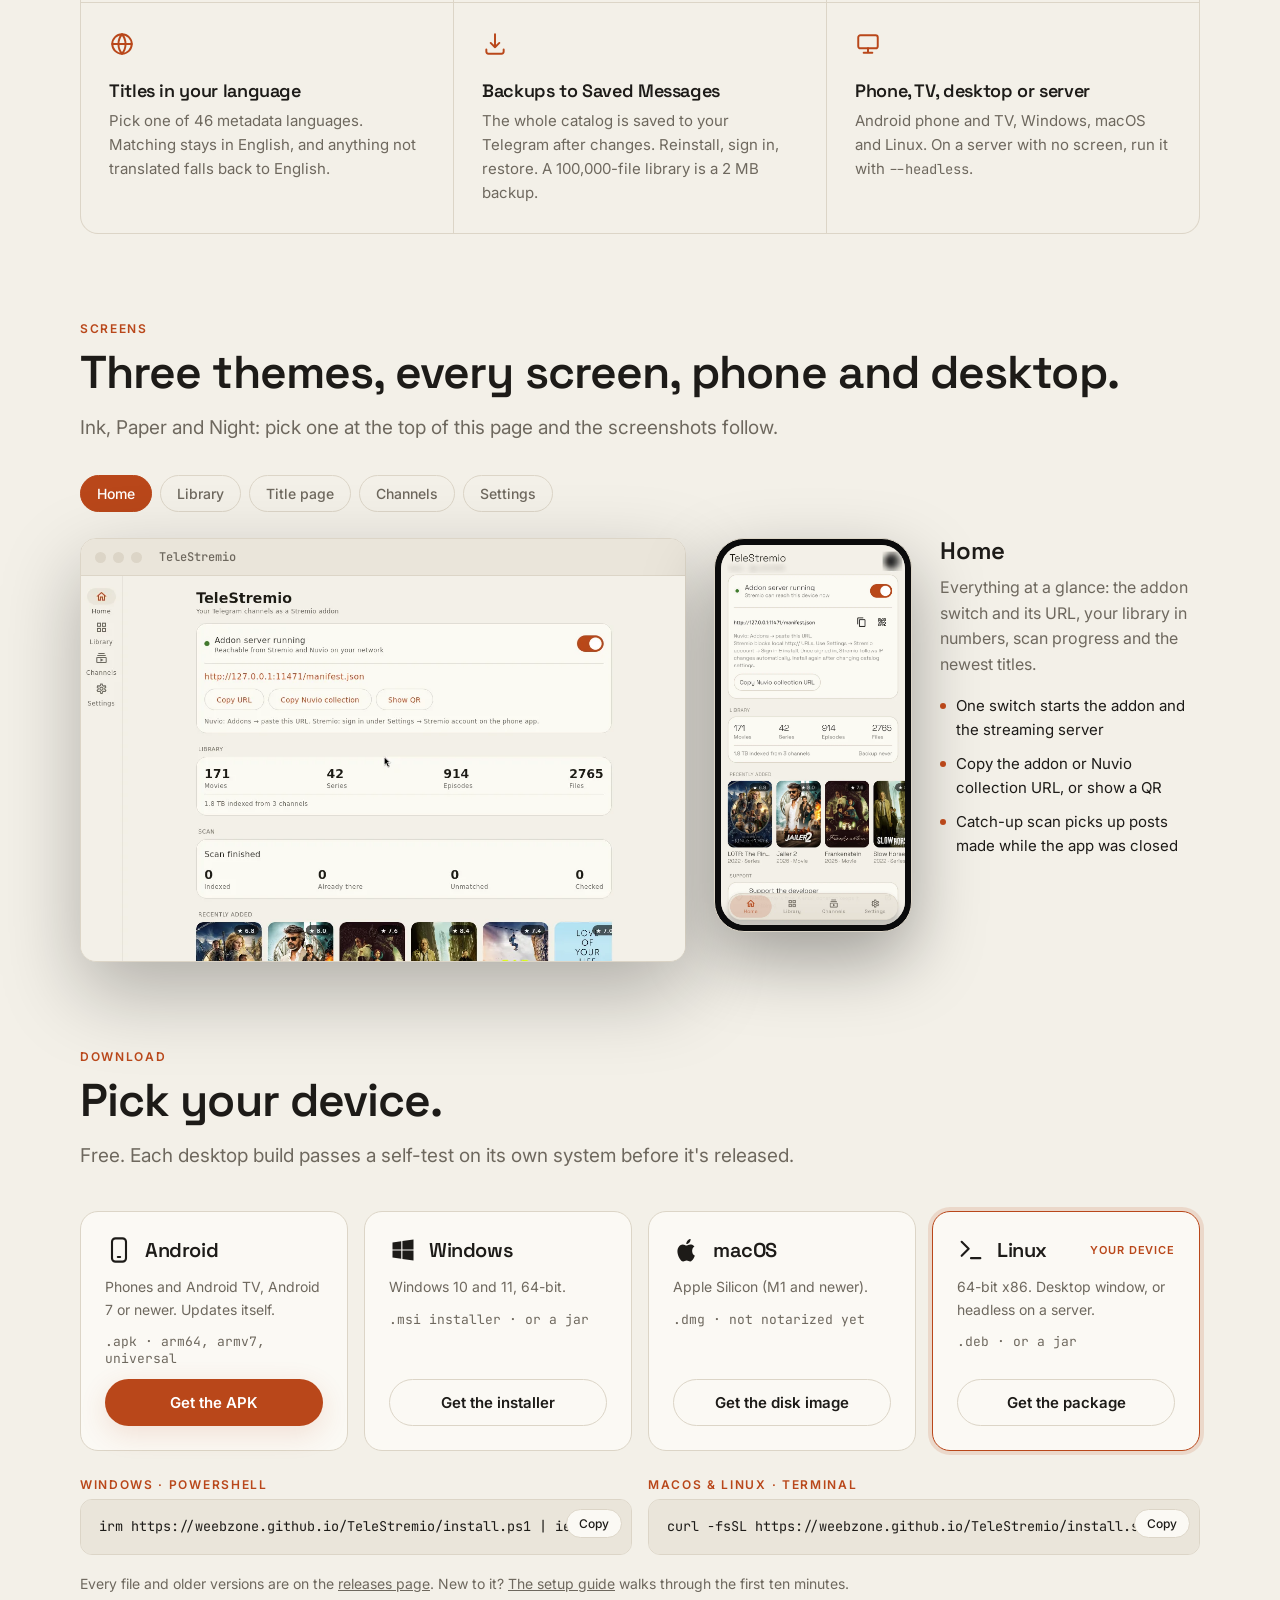
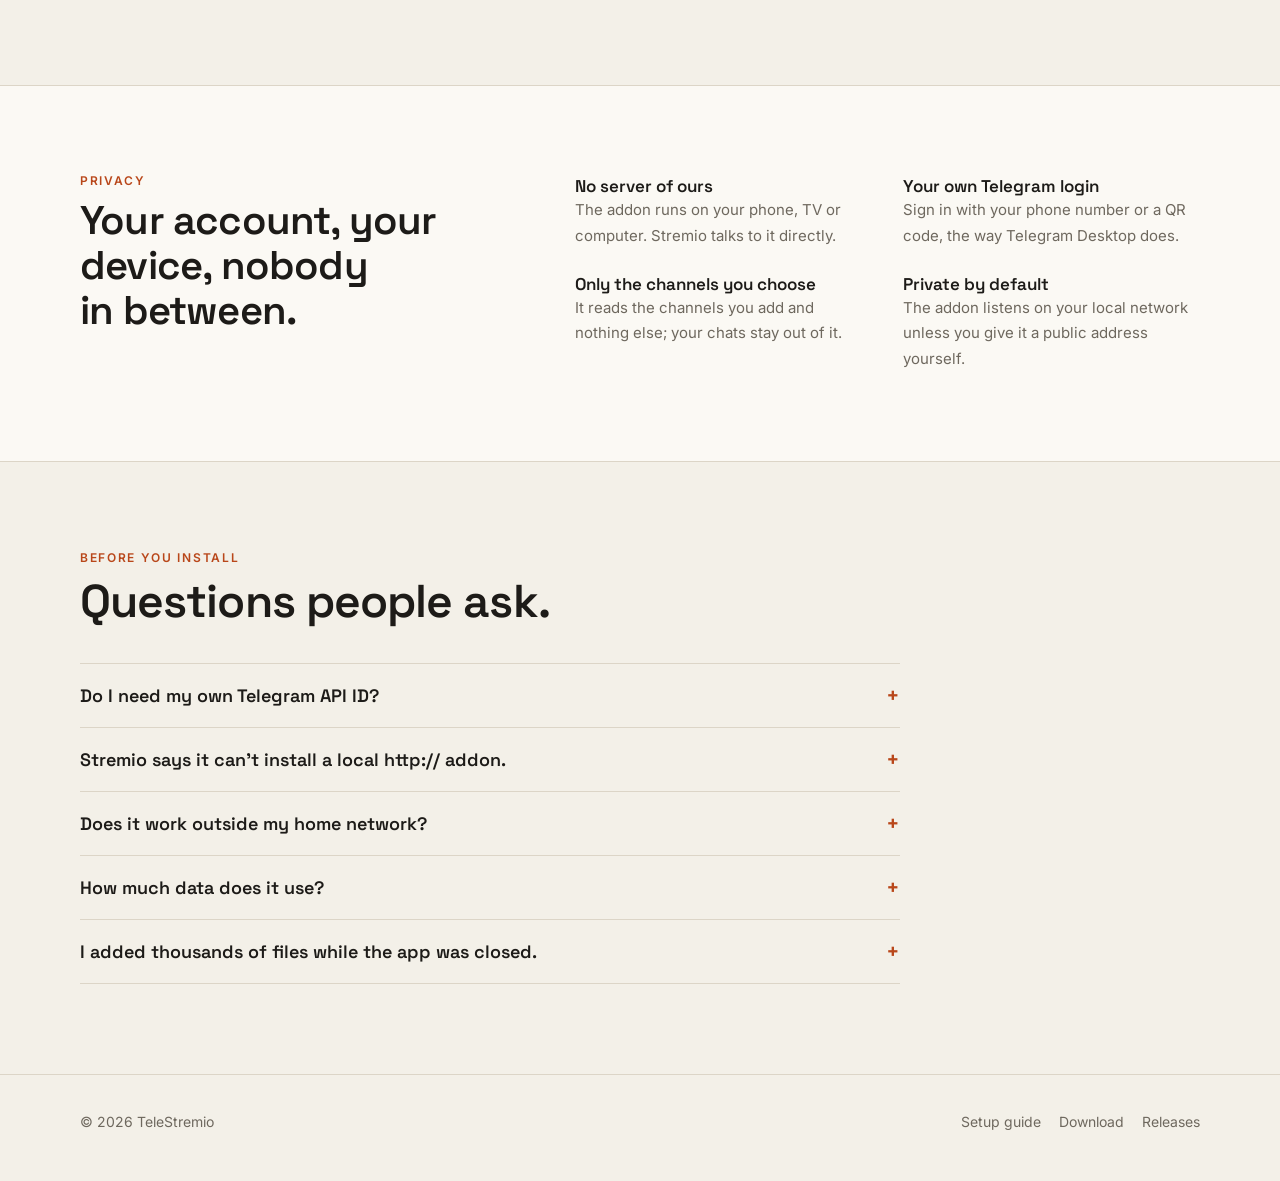
==== commit 73ee480c: "Phone screenshots next to the desktop ones Android screens in all three palettes: a phone overlaps t" ====
--- a/index.html
+++ b/index.html
@@ -60,9 +60,12 @@
           <span><b>Android</b> phone &amp; TV</span><span><b>Windows</b> · <b>macOS</b> · <b>Linux</b></span><span><b>46</b> metadata languages</span>
         </div>
       </div>
-      <div class="window rise d2">
-        <div class="window-bar"><i></i><i></i><i></i><span>TeleStremio</span></div>
-        <div class="shot"><img data-shot="home" src="shots/ink-home.webp" alt="TeleStremio home screen with the addon running" width="1180" height="752"></div>
+      <div class="devices rise d2">
+        <div class="window">
+          <div class="window-bar"><i></i><i></i><i></i><span>TeleStremio</span></div>
+          <div class="shot"><img data-shot="home" src="shots/ink-home.webp" alt="TeleStremio home screen with the addon running" width="1180" height="752"></div>
+        </div>
+        <div class="phone"><div class="phone-shot"><img data-shot="phone-home" src="shots/ink-phone-home.webp" alt="TeleStremio home screen on Android" width="720" height="1480"></div></div>
       </div>
     </div>
   </section>
@@ -132,7 +135,7 @@
   <section id="screens" style="padding-top:0">
     <div class="wrap">
       <p class="eyebrow">Screens</p>
-      <h2 style="font-size:clamp(30px,4vw,46px);margin-top:12px">Three themes, every screen.</h2>
+      <h2 style="font-size:clamp(30px,4vw,46px);margin-top:12px">Three themes, every screen, phone and desktop.</h2>
       <p class="lede" style="margin-top:14px">Ink, Paper and Night: pick one at the top of this page and the screenshots follow.</p>
       <div class="tabs" role="tablist" aria-label="Screens">
         <button class="tab" role="tab" data-screen="home" aria-selected="true">Home</button>
@@ -146,6 +149,7 @@
           <div class="window-bar"><i></i><i></i><i></i><span>TeleStremio</span></div>
           <div class="shot"><img id="screen-img" data-shot="home" src="shots/ink-home.webp" alt="TeleStremio Home screen" width="1180" height="752" loading="lazy"></div>
         </div>
+        <div class="phone"><div class="phone-shot"><img id="phone-img" data-shot="phone-home" src="shots/ink-phone-home.webp" alt="TeleStremio Home screen on Android" width="720" height="1480" loading="lazy"></div></div>
         <div class="screen-note" aria-live="polite">
           <h3>Home</h3>
           <p></p>
--- a/assets/site.css
+++ b/assets/site.css
@@ -127,6 +127,15 @@
 .shot img.out { opacity: 0; }
 @media (max-width: 900px) { .window { transform: none; } }
 
+/* Phone frame: same screens on Android, overlapping the desktop window in the hero */
+.phone { border-radius: 30px; padding: 6px; background: #0b0b0c; border: 1px solid var(--line); box-shadow: 0 28px 70px rgb(0 0 0 / .34); }
+.phone-shot { position: relative; aspect-ratio: 720 / 1480; border-radius: 24px; overflow: hidden; background: var(--surface-2); }
+.phone-shot img { position: absolute; inset: 0; width: 100%; height: 100%; object-fit: cover; transition: opacity .45s ease; }
+.phone-shot img.out { opacity: 0; }
+.devices { position: relative; padding: 0 9% 9% 0; }
+.devices .phone { position: absolute; right: 0; bottom: 0; width: 25%; transform: rotate(3deg); transition: transform .6s cubic-bezier(.2,.7,.2,1); }
+.devices:hover .phone { transform: rotate(0) translateY(-6px); }
+
 /* ── signal path ────────────────────────────────────── */
 .path { display: grid; grid-template-columns: repeat(3, minmax(0, 1fr)); gap: 18px; margin-top: 44px; position: relative; }
 .stop { background: var(--surface); border: 1px solid var(--line); border-radius: var(--r); padding: 24px; min-width: 0; position: relative; z-index: 1; }
@@ -158,14 +167,15 @@
 .tab:hover { color: var(--fg); border-color: var(--muted); }
 .tab[aria-selected="true"] { background: var(--accent); border-color: var(--accent); color: var(--on-accent); }
 .tab:focus-visible { outline: 2px solid var(--accent); outline-offset: 3px; }
-.screens { display: grid; grid-template-columns: minmax(0, 8fr) minmax(0, 4fr); gap: 28px; margin-top: 26px; align-items: start; }
+.screens { display: grid; grid-template-columns: minmax(0, 7fr) minmax(0, 2.3fr) minmax(0, 3fr); gap: 28px; margin-top: 26px; align-items: start; }
 .screens .window { transform: none; }
 .screen-note h3 { font-size: 24px; }
 .screen-note p { color: var(--muted); margin-top: 10px; }
 .screen-note ul { margin: 16px 0 0; padding: 0; list-style: none; display: grid; gap: 10px; }
 .screen-note li { display: flex; gap: 10px; color: var(--fg); font-size: 15px; }
 .screen-note li::before { content: ""; flex: none; width: 6px; height: 6px; margin-top: 9px; border-radius: 50%; background: var(--accent); }
-@media (max-width: 900px) { .screens { grid-template-columns: minmax(0, 1fr); } }
+@media (max-width: 1100px) { .screens { grid-template-columns: minmax(0, 3fr) minmax(0, 1fr); } .screen-note { grid-column: 1 / -1; } }
+@media (max-width: 640px) { .screens { grid-template-columns: minmax(0, 1fr); } .screens .phone { width: min(64%, 260px); justify-self: center; } }
 
 /* ── download ───────────────────────────────────────── */
 .platforms { display: grid; grid-template-columns: repeat(auto-fit, minmax(230px, 1fr)); gap: 16px; margin-top: 40px; }
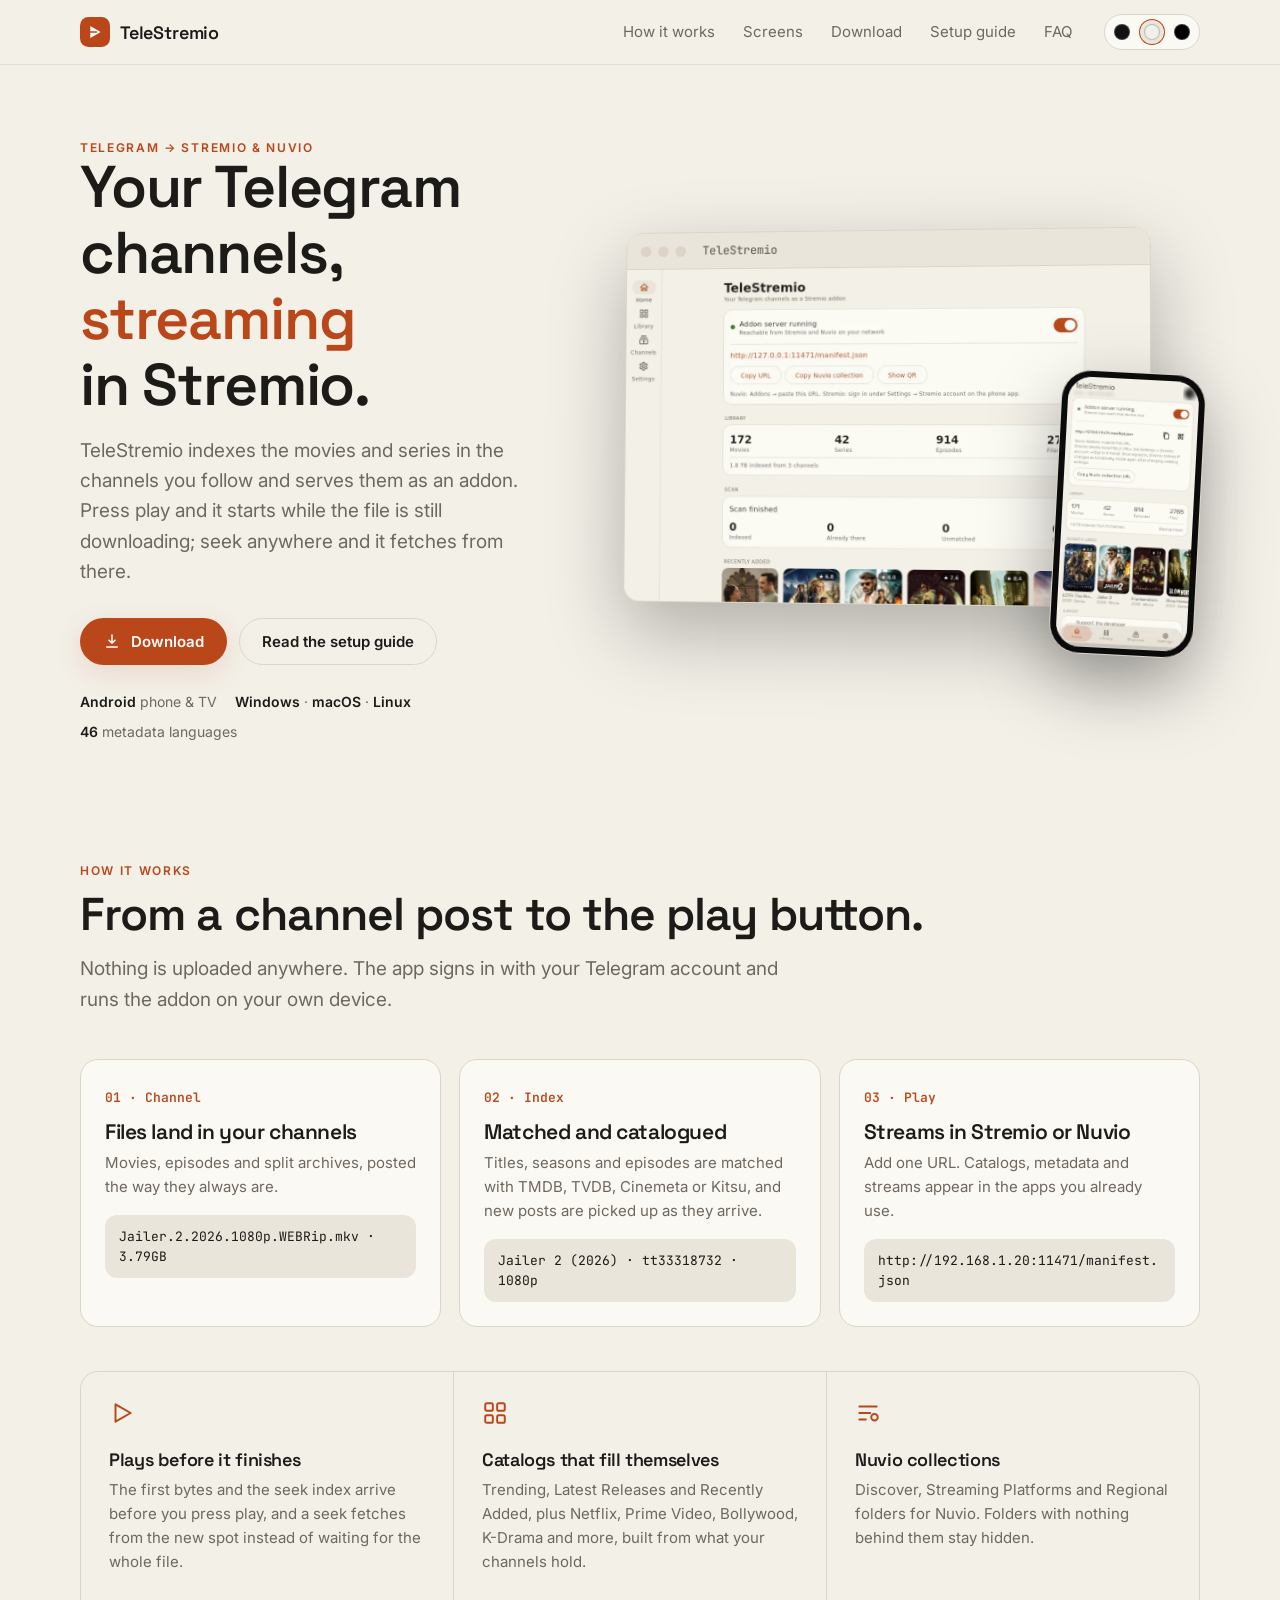
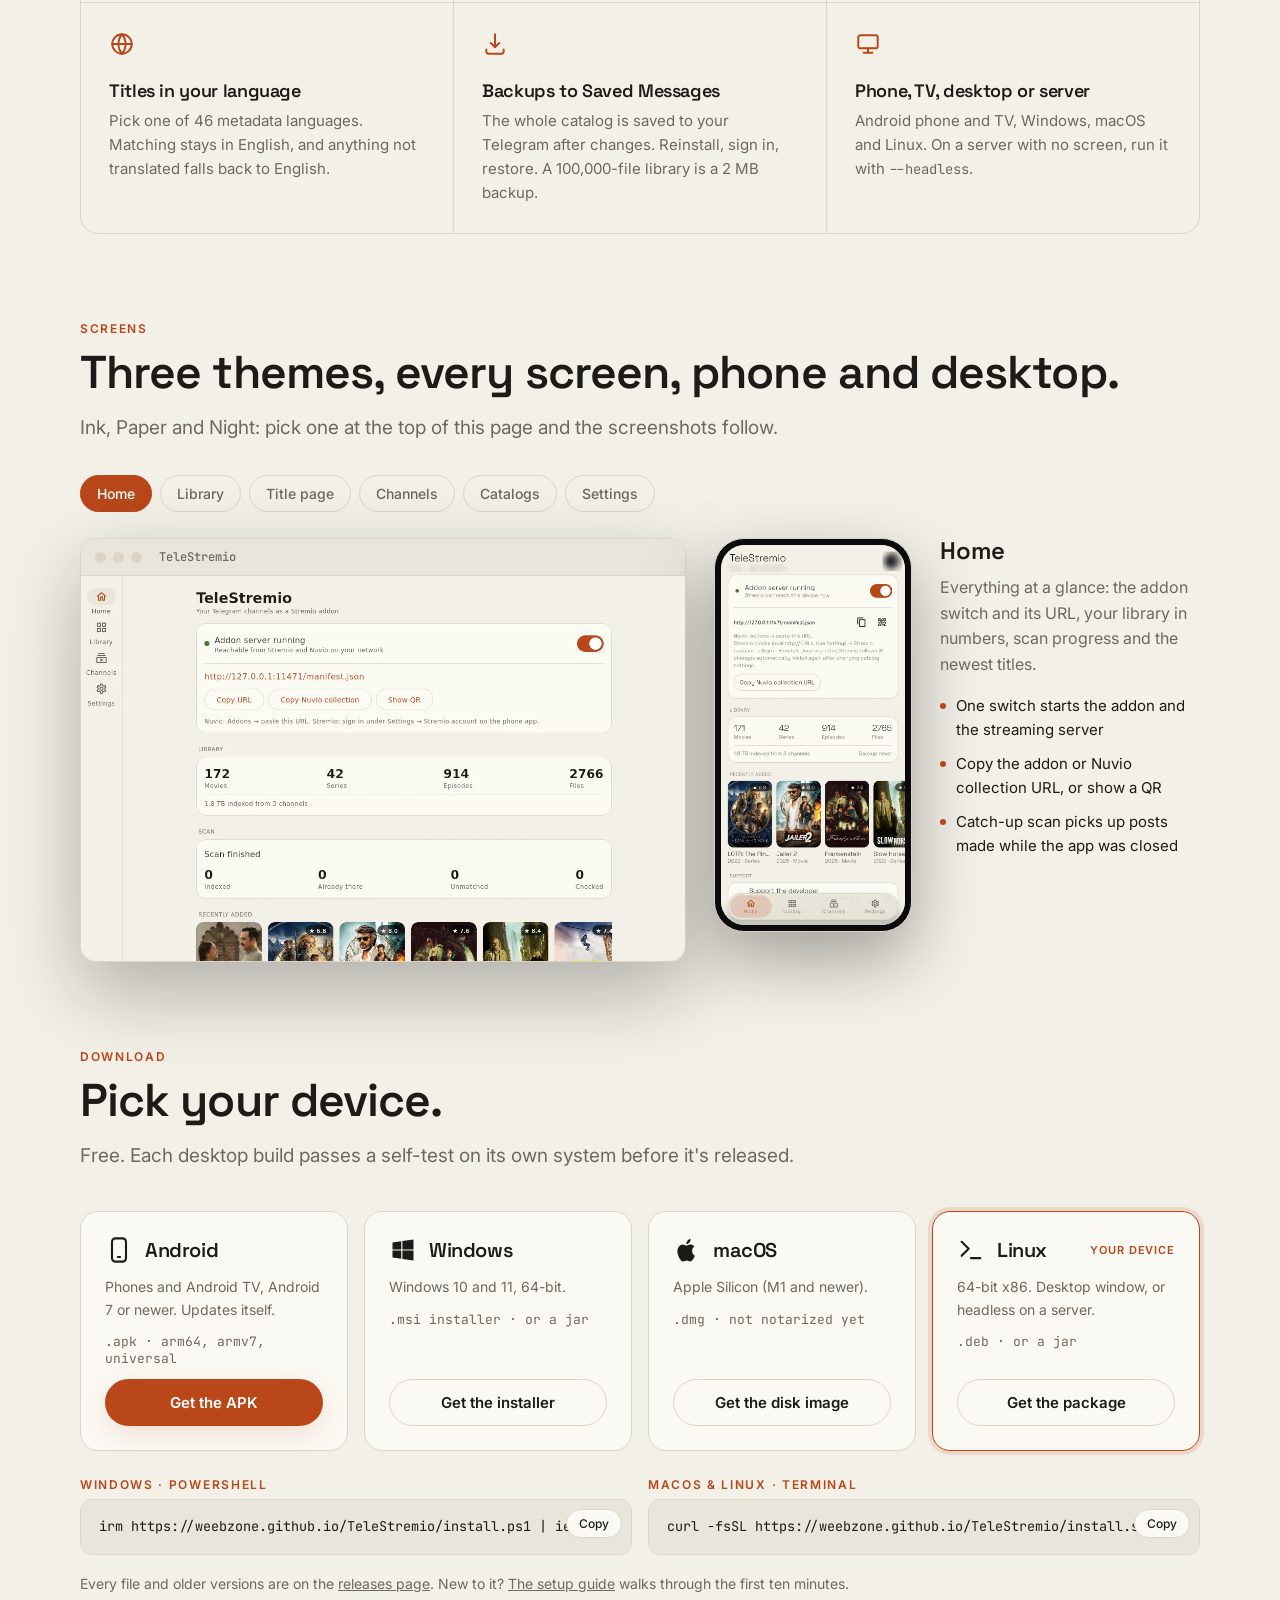
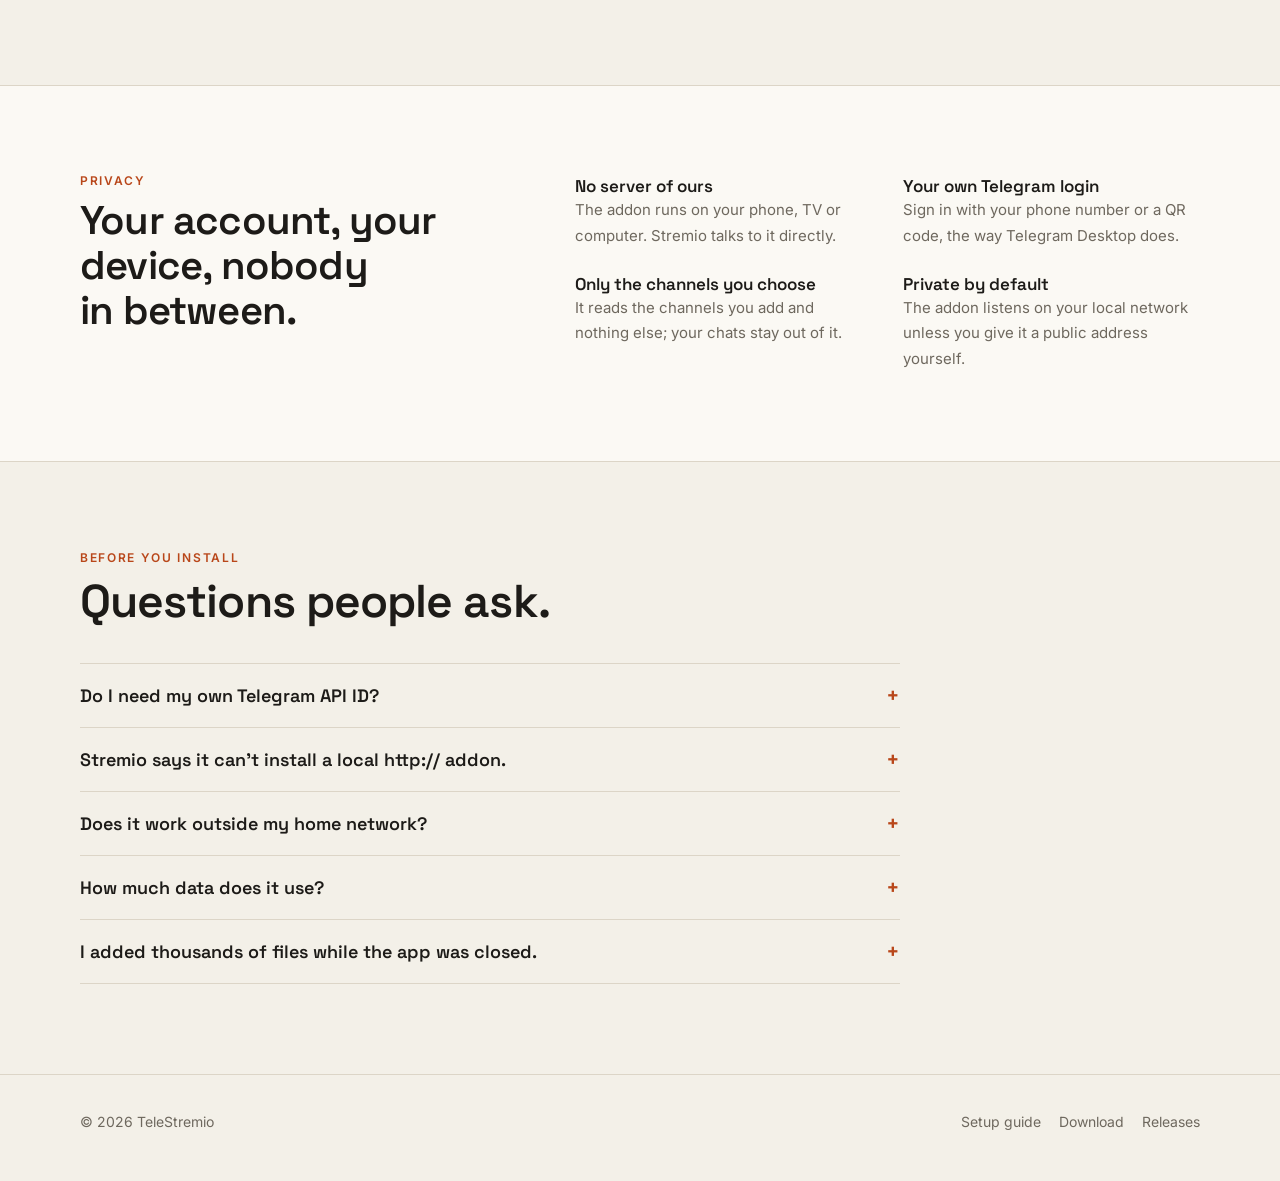
==== commit f1828cab: "New desktop screenshots in all three palettes, and a Catalogs screen Fresh captures of the current d" ====
--- a/index.html
+++ b/index.html
@@ -142,6 +142,7 @@
         <button class="tab" role="tab" data-screen="library" aria-selected="false">Library</button>
         <button class="tab" role="tab" data-screen="title" aria-selected="false">Title page</button>
         <button class="tab" role="tab" data-screen="channels" aria-selected="false">Channels</button>
+        <button class="tab" role="tab" data-screen="catalogs" aria-selected="false">Catalogs</button>
         <button class="tab" role="tab" data-screen="settings" aria-selected="false">Settings</button>
       </div>
       <div class="screens">
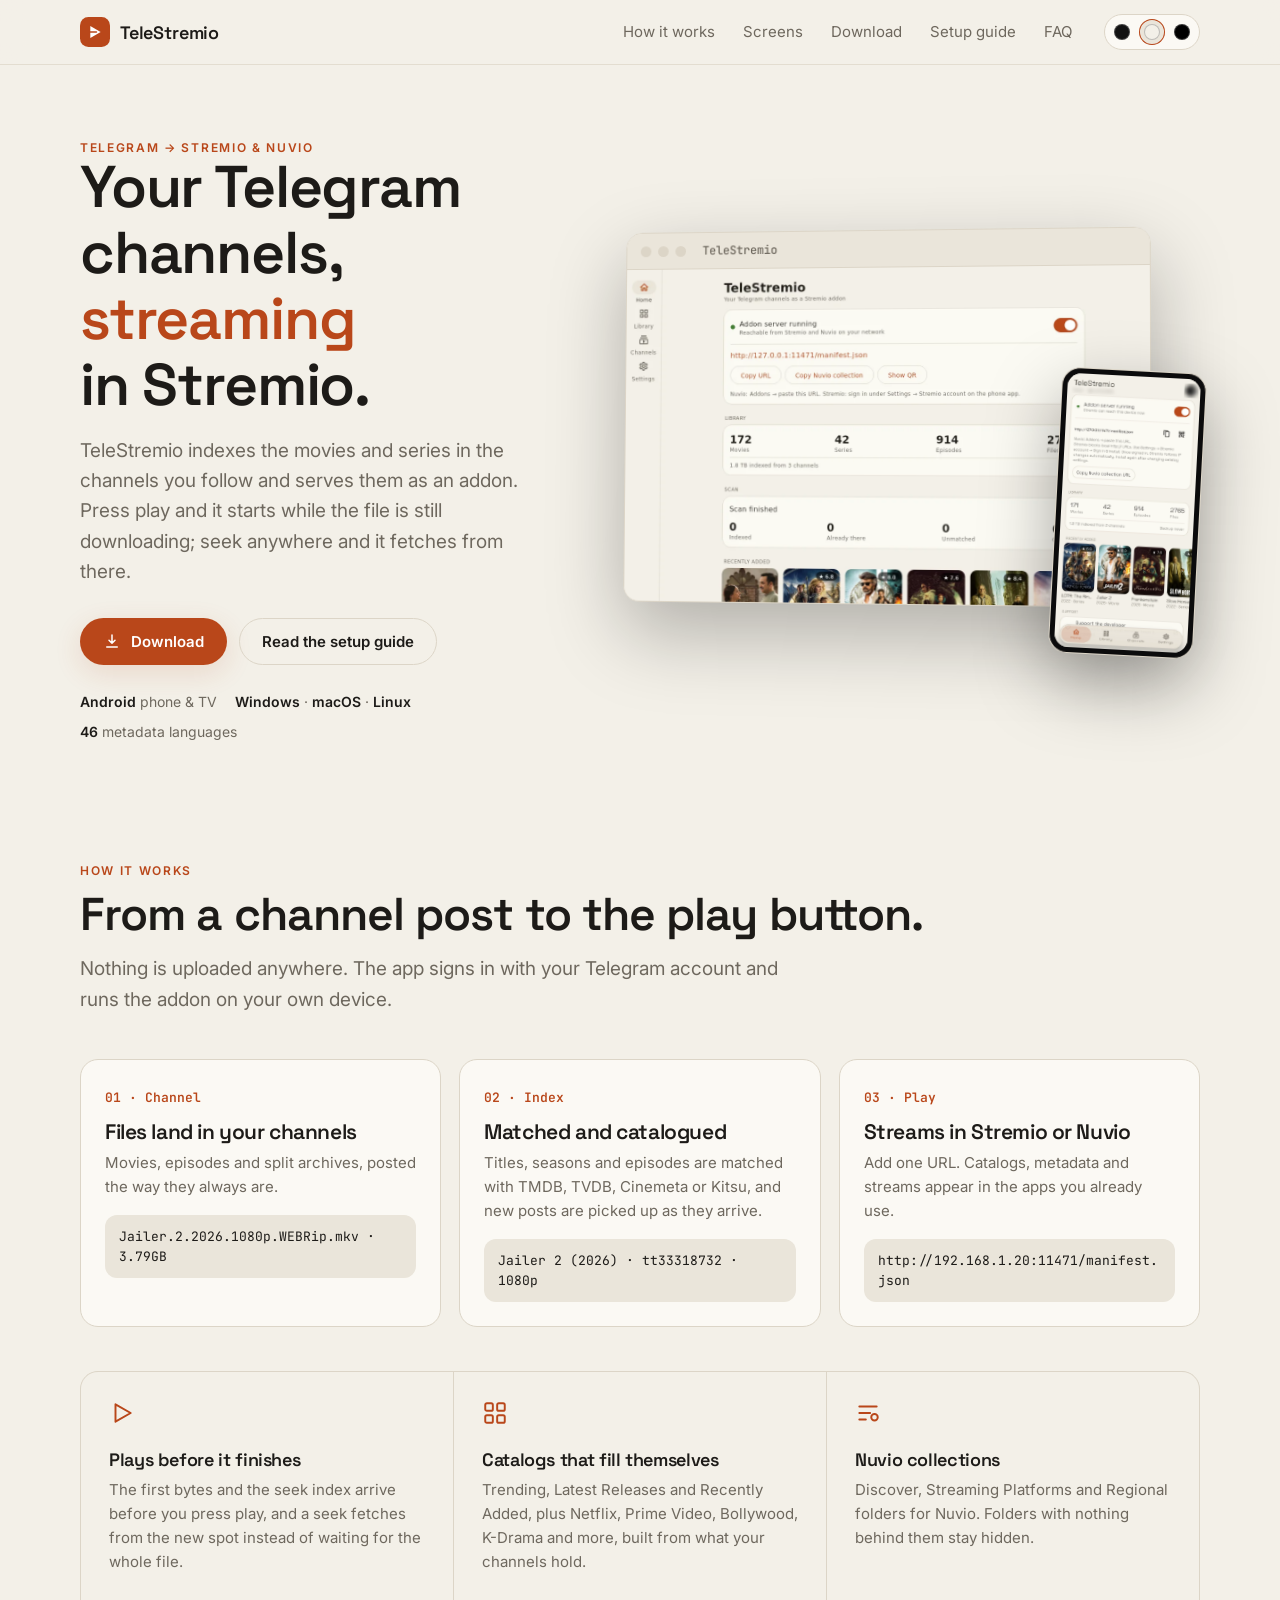
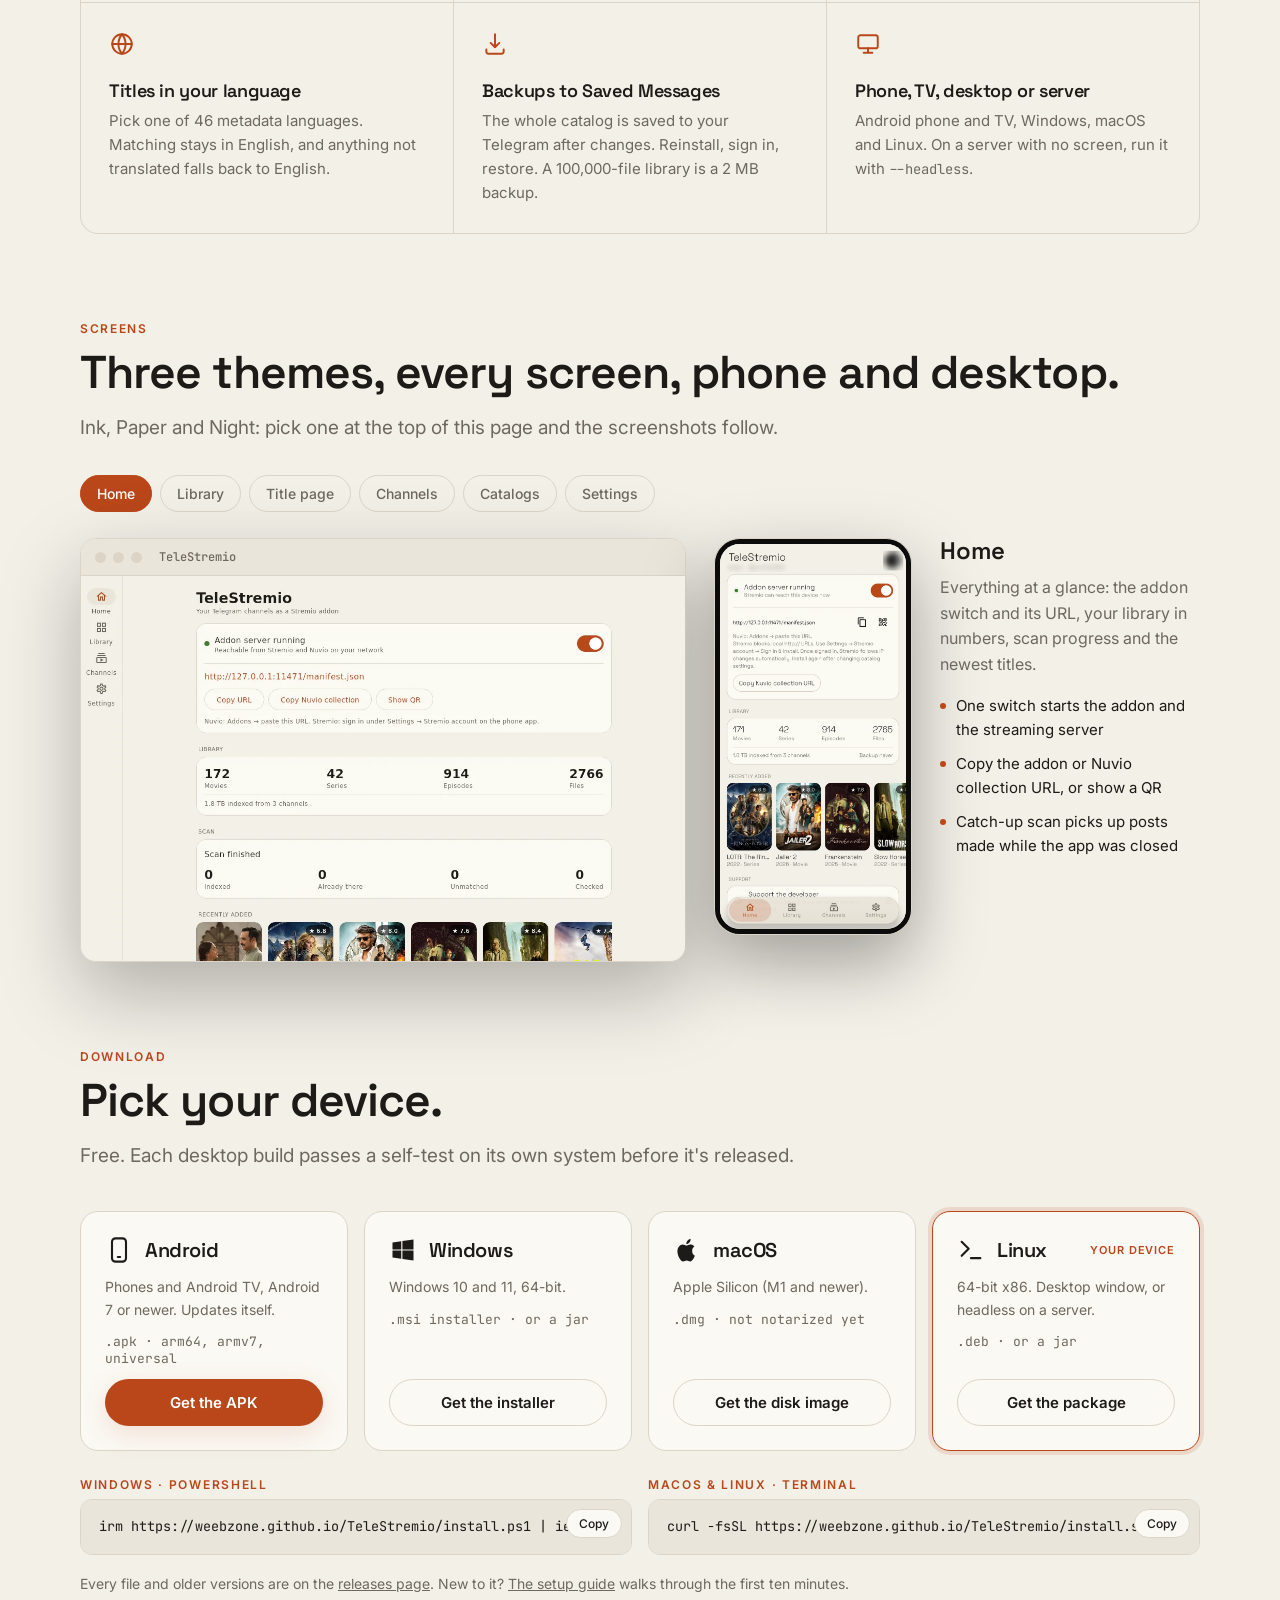
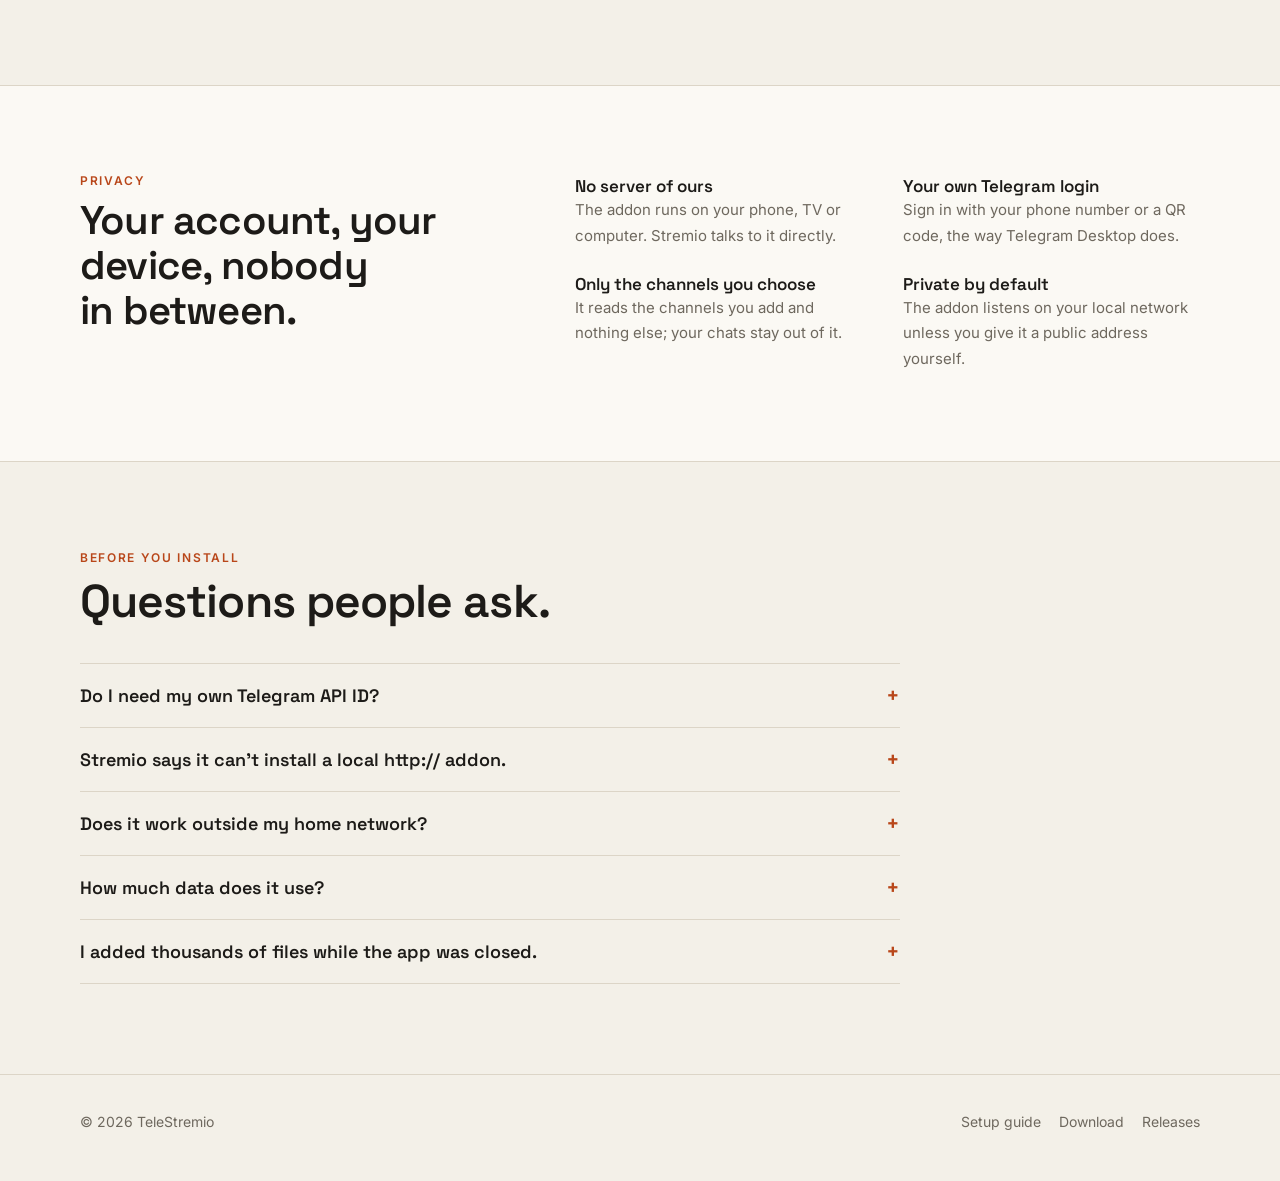
==== commit 4977fa53: "Download buttons fetch the file directly, the right APK for the phone's CPU The page reads the lates" ====
--- a/index.html
+++ b/index.html
@@ -50,9 +50,9 @@
         <h1 class="rise d1">Your Telegram channels, <em>streaming</em> in Stremio.</h1>
         <p class="lede rise d2">TeleStremio indexes the movies and series in the channels you follow and serves them as an addon. Press play and it starts while the file is still downloading; seek anywhere and it fetches from there.</p>
         <div class="btn-row rise d3">
-          <a class="btn btn-primary" href="#download">
+          <a class="btn btn-primary" href="#download" data-download-hero>
             <svg viewBox="0 0 24 24" fill="none" stroke="currentColor" stroke-width="2" stroke-linecap="round" stroke-linejoin="round"><path d="M12 4v11m0 0-4-4m4 4 4-4M5 20h14"/></svg>
-            Download
+            <span>Download</span>
           </a>
           <a class="btn btn-ghost" href="setup.html">Read the setup guide</a>
         </div>
--- a/assets/site.css
+++ b/assets/site.css
@@ -128,8 +128,9 @@
 @media (max-width: 900px) { .window { transform: none; } }
 
 /* Phone frame: same screens on Android, overlapping the desktop window in the hero */
-.phone { border-radius: 30px; padding: 6px; background: #0b0b0c; border: 1px solid var(--line); box-shadow: 0 28px 70px rgb(0 0 0 / .34); }
-.phone-shot { position: relative; aspect-ratio: 720 / 1480; border-radius: 24px; overflow: hidden; background: var(--surface-2); }
+/* Corners scale with the phone's width (horizontal % / vertical %), so a small phone isn't oval. */
+.phone { border-radius: 13% / 6.4%; padding: 5px; background: #0b0b0c; border: 1px solid var(--line); box-shadow: 0 28px 70px rgb(0 0 0 / .34); }
+.phone-shot { position: relative; aspect-ratio: 720 / 1480; border-radius: 10.5% / 5.1%; overflow: hidden; background: var(--surface-2); }
 .phone-shot img { position: absolute; inset: 0; width: 100%; height: 100%; object-fit: cover; transition: opacity .45s ease; }
 .phone-shot img.out { opacity: 0; }
 .devices { position: relative; padding: 0 9% 9% 0; }
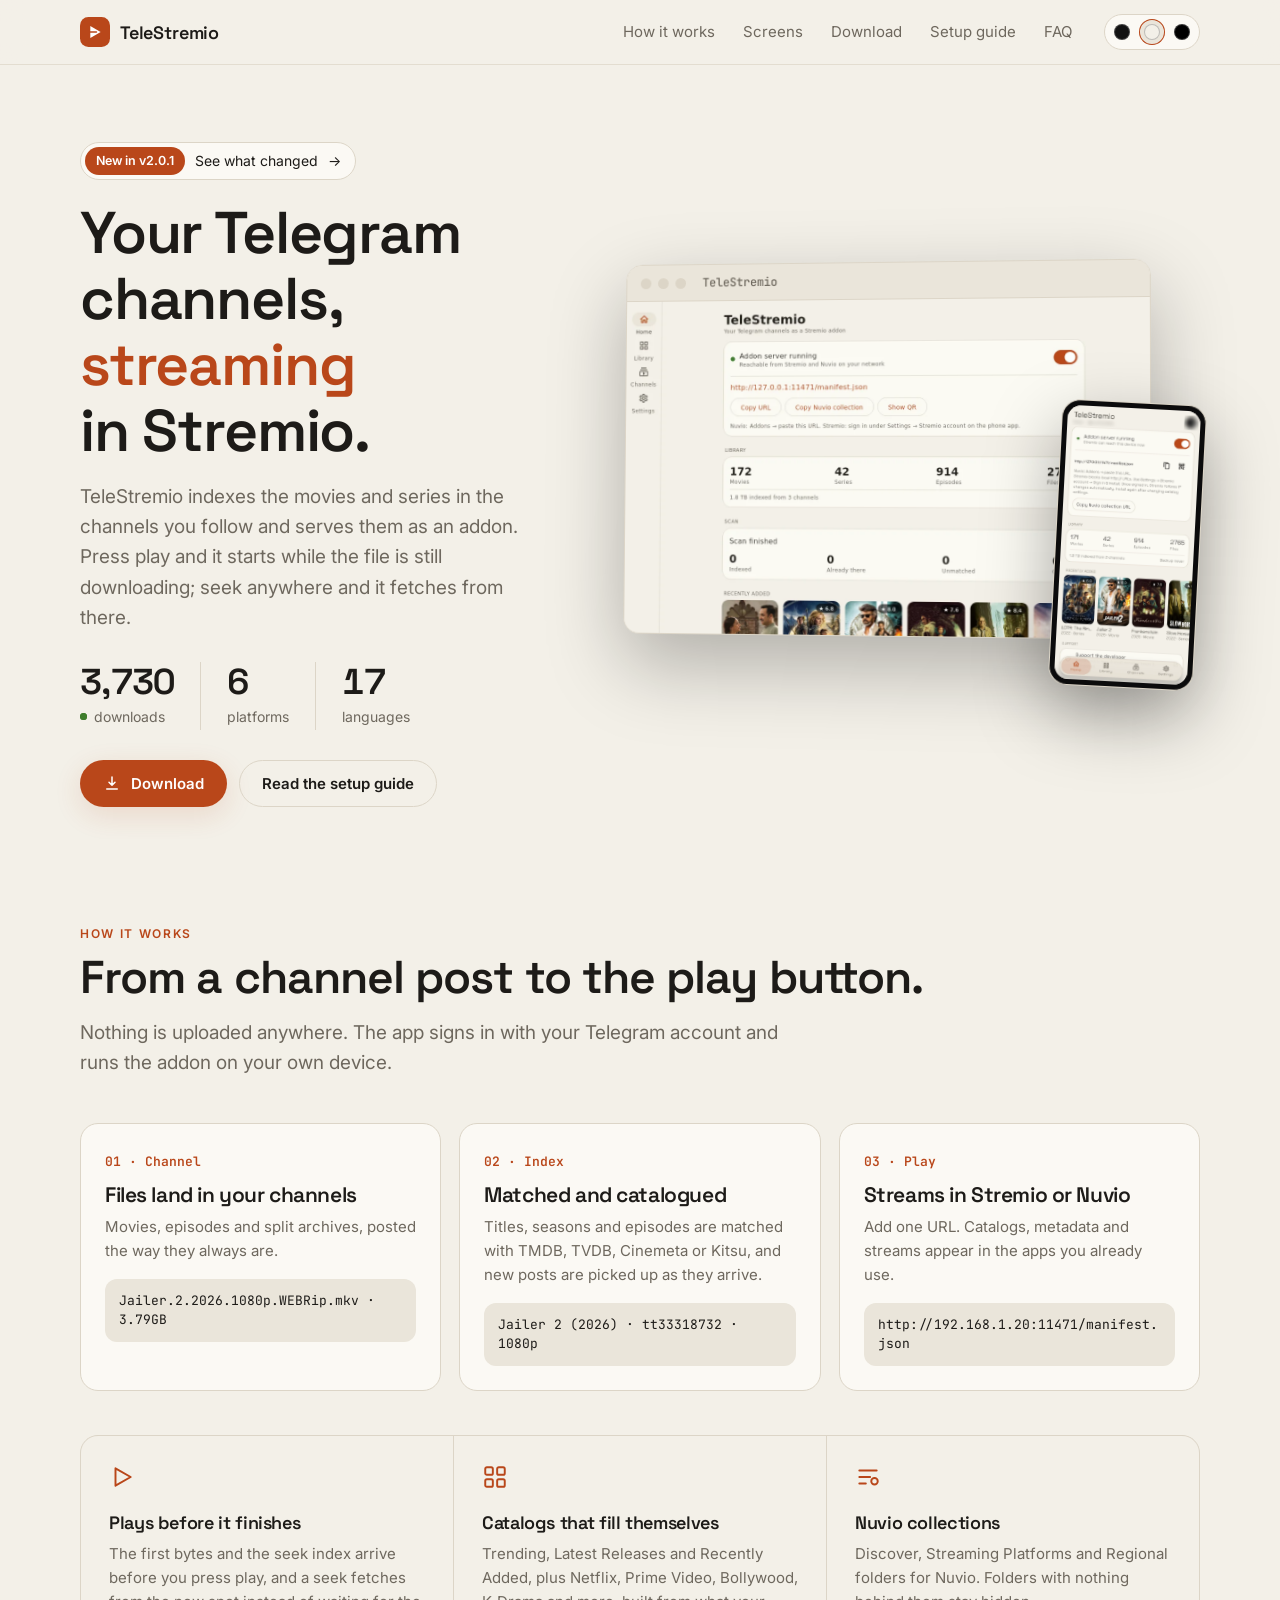
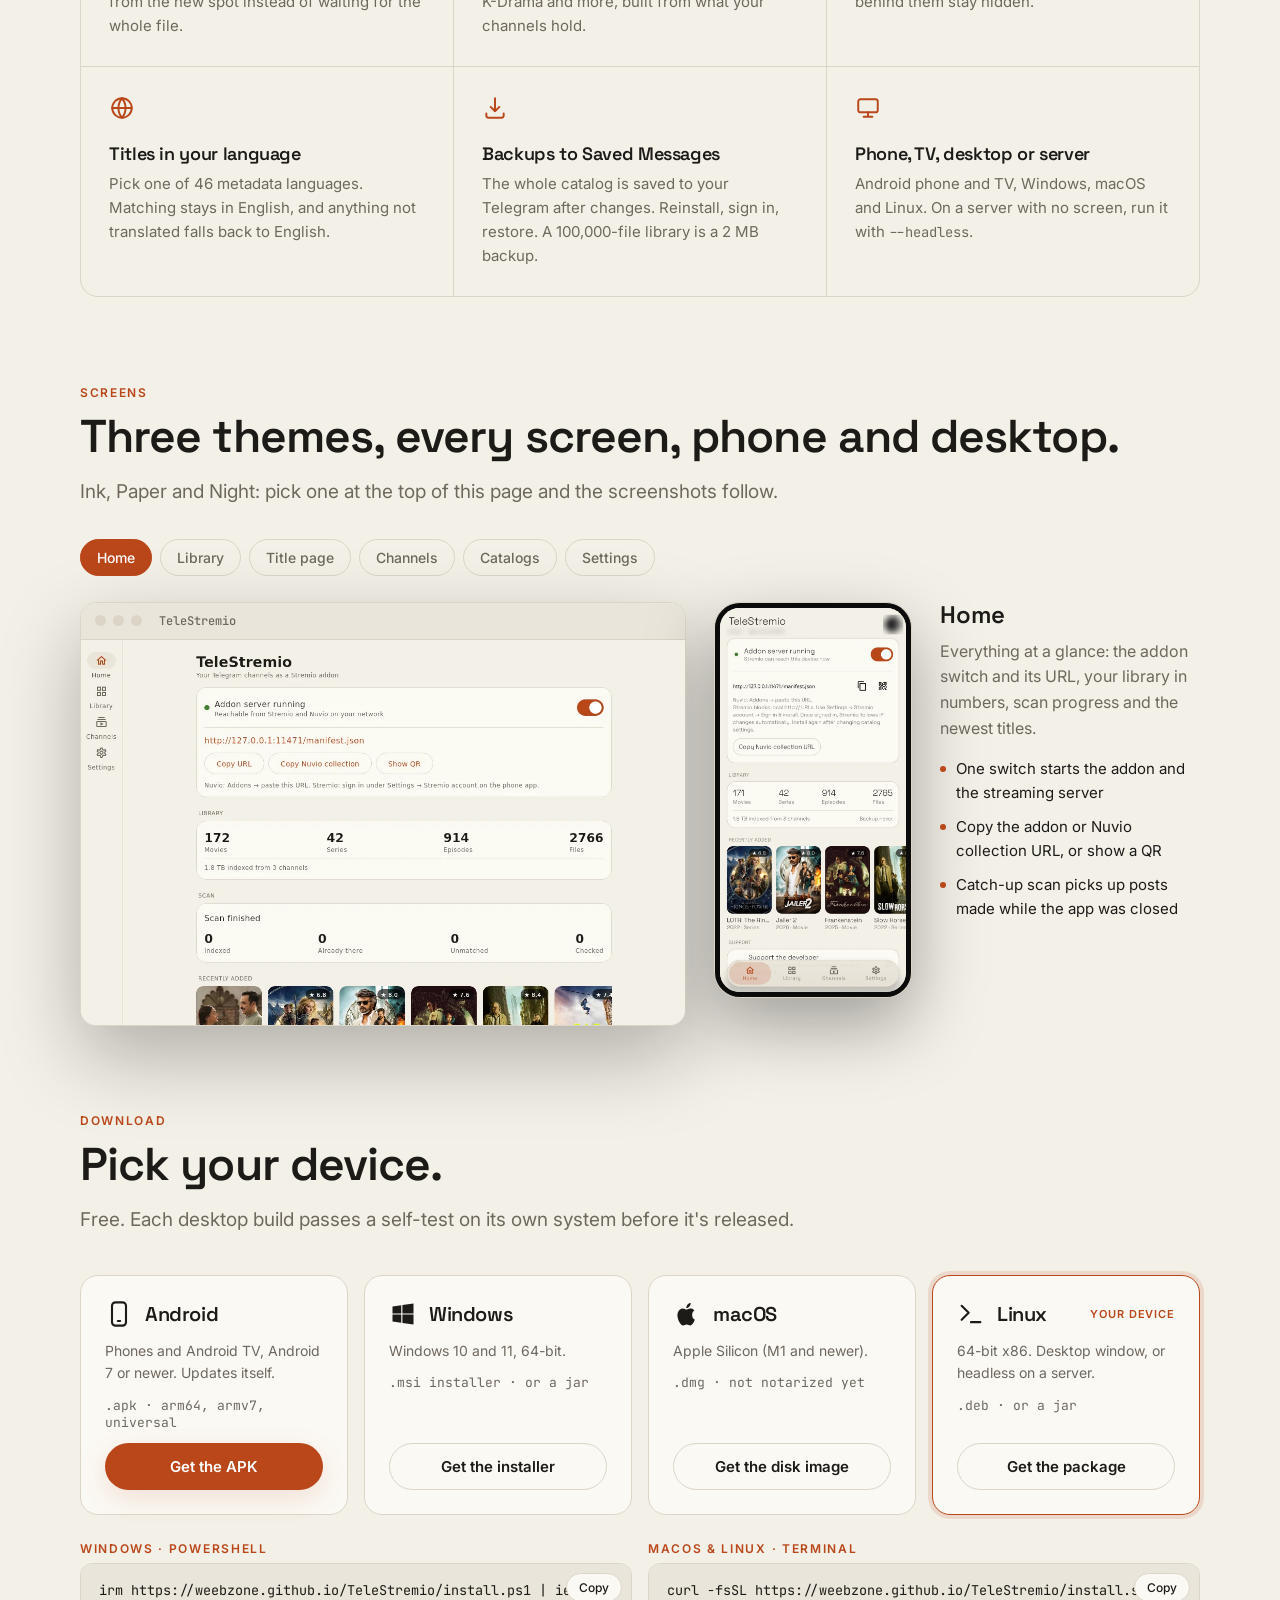
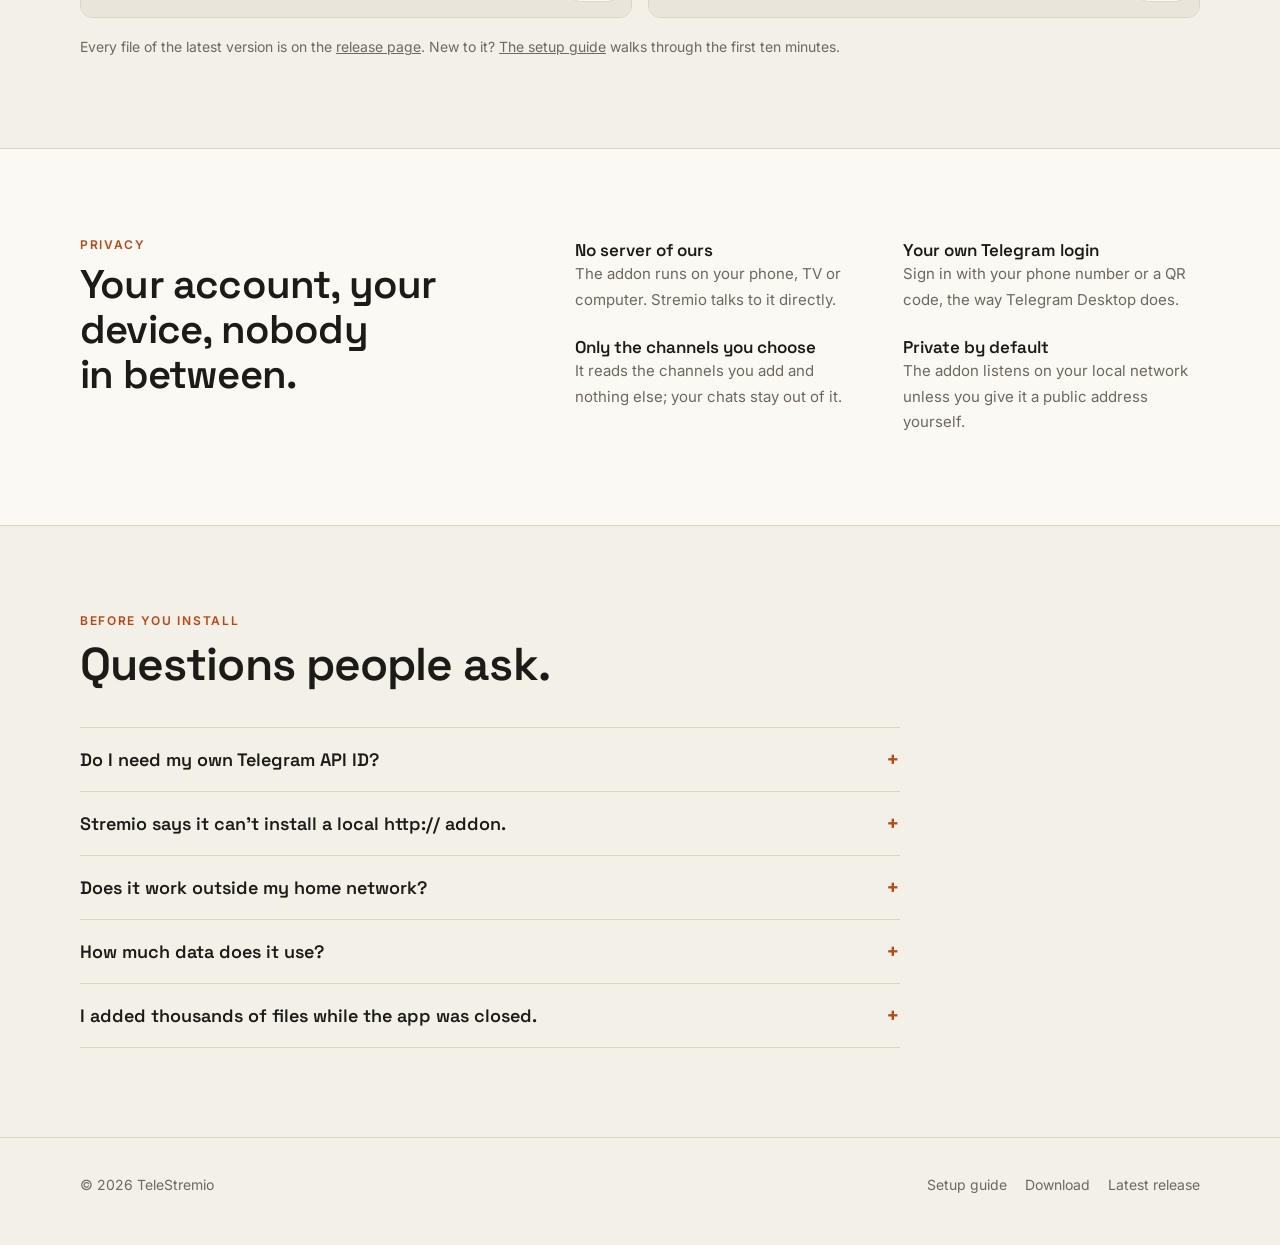
==== commit da77ada6: "Hero: live download, platform and language counts; release links go to the latest release - Download" ====
--- a/index.html
+++ b/index.html
@@ -46,18 +46,20 @@
   <section class="hero">
     <div class="wrap">
       <div>
-        <p class="eyebrow rise">Telegram → Stremio &amp; Nuvio</p>
+        <a class="release-pill rise" href="https://github.com/weebzone/Telegram-Stremio/releases/latest" data-release><b>New in <span data-tag>v2.0.1</span></b> See what changed <span class="arr" aria-hidden="true">→</span></a>
         <h1 class="rise d1">Your Telegram channels, <em>streaming</em> in Stremio.</h1>
         <p class="lede rise d2">TeleStremio indexes the movies and series in the channels you follow and serves them as an addon. Press play and it starts while the file is still downloading; seek anywhere and it fetches from there.</p>
+        <ul class="stats rise d3" aria-label="TeleStremio in numbers">
+          <li><b class="stat-n" data-stat="downloads" data-to="3764"></b><span class="stat-label"><i class="live-dot" aria-hidden="true"></i>downloads</span></li>
+          <li><b class="stat-n" data-stat="platforms" data-to="6"></b><span class="stat-label">platforms</span></li>
+          <li title="The app in 17 languages; titles and posters in 46"><b class="stat-n" data-to="17"></b><span class="stat-label">languages</span></li>
+        </ul>
         <div class="btn-row rise d3">
           <a class="btn btn-primary" href="#download" data-download-hero>
             <svg viewBox="0 0 24 24" fill="none" stroke="currentColor" stroke-width="2" stroke-linecap="round" stroke-linejoin="round"><path d="M12 4v11m0 0-4-4m4 4 4-4M5 20h14"/></svg>
             <span>Download</span>
           </a>
           <a class="btn btn-ghost" href="setup.html">Read the setup guide</a>
-        </div>
-        <div class="hero-meta">
-          <span><b>Android</b> phone &amp; TV</span><span><b>Windows</b> · <b>macOS</b> · <b>Linux</b></span><span><b>46</b> metadata languages</span>
         </div>
       </div>
       <div class="devices rise d2">
@@ -207,7 +209,7 @@
         <div><p class="eyebrow" style="margin-bottom:8px">Windows · PowerShell</p><div class="codeblock"><pre>irm https://weebzone.github.io/TeleStremio/install.ps1 | iex</pre><button class="copy" type="button">Copy</button></div></div>
         <div><p class="eyebrow" style="margin-bottom:8px">macOS &amp; Linux · Terminal</p><div class="codeblock"><pre>curl -fsSL https://weebzone.github.io/TeleStremio/install.sh | sh</pre><button class="copy" type="button">Copy</button></div></div>
       </div>
-      <p class="muted" style="margin-top:18px;color:var(--muted);font-size:14px">Every file and older versions are on the <a href="https://github.com/weebzone/Telegram-Stremio/releases">releases page</a>. New to it? <a href="setup.html">The setup guide</a> walks through the first ten minutes.</p>
+      <p class="muted" style="margin-top:18px;color:var(--muted);font-size:14px">Every file of the latest version is on the <a href="https://github.com/weebzone/Telegram-Stremio/releases/latest">release page</a>. New to it? <a href="setup.html">The setup guide</a> walks through the first ten minutes.</p>
     </div>
   </section>
 
@@ -262,7 +264,7 @@
     <nav aria-label="Footer">
       <a href="setup.html">Setup guide</a>
       <a href="#download">Download</a>
-      <a href="https://github.com/weebzone/Telegram-Stremio/releases">Releases</a>
+      <a href="https://github.com/weebzone/Telegram-Stremio/releases/latest">Latest release</a>
     </nav>
   </div>
 </footer>
--- a/assets/site.css
+++ b/assets/site.css
@@ -108,8 +108,24 @@
 .hero h1 em { font-style: normal; color: var(--accent); }
 .hero .lede { margin-top: 18px; }
 .hero .btn-row { margin-top: 30px; }
-.hero-meta { display: flex; flex-wrap: wrap; gap: 8px 18px; margin-top: 26px; color: var(--muted); font-size: 14px; }
-.hero-meta b { color: var(--fg); font-weight: 600; }
+.release-pill { display: inline-flex; align-items: center; gap: 10px; margin-bottom: 20px; padding: 4px 14px 4px 4px; border: 1px solid var(--line); border-radius: 999px; background: var(--surface); color: var(--fg); font-size: 14px; text-decoration: none; transition: border-color .2s; }
+.release-pill b { padding: 4px 11px; border-radius: 999px; background: var(--accent); color: var(--on-accent); font-size: 12.5px; font-weight: 600; }
+.release-pill .arr { transition: transform .2s; }
+.release-pill:hover { border-color: var(--accent); }
+.release-pill:hover .arr { transform: translateX(3px); }
+
+.stats { list-style: none; display: flex; flex-wrap: wrap; margin: 28px 0 0; padding: 0; }
+.stats li { display: grid; gap: 6px; padding: 2px clamp(14px, 2.2vw, 26px); border-left: 1px solid var(--line); }
+.stats li:first-child { padding-left: 0; border-left: 0; }
+.stat-n { position: relative; display: block; font: 600 clamp(26px, 2.9vw, 36px)/1 var(--display); letter-spacing: -.02em; font-variant-numeric: tabular-nums; }
+.stat-ghost { visibility: hidden; }
+.stat-live { position: absolute; inset: 0; white-space: nowrap; }
+.stat-n.landed .stat-live { animation: landed .6s cubic-bezier(.2,.7,.2,1); }
+@keyframes landed { 40% { color: var(--accent); transform: translateY(-3px); } }
+.stat-label { display: inline-flex; align-items: center; gap: 7px; color: var(--muted); font-size: 14px; }
+.live-dot { position: relative; width: 7px; height: 7px; border-radius: 50%; background: var(--ok); }
+.live-dot::after { content: ""; position: absolute; inset: 0; border-radius: 50%; background: var(--ok); animation: ping 2.2s cubic-bezier(0,0,.2,1) infinite; }
+@keyframes ping { 70%, 100% { transform: scale(2.6); opacity: 0; } }
 @media (max-width: 900px) { .hero .wrap { grid-template-columns: minmax(0, 1fr); } }
 
 /* App window frame around screenshots */
